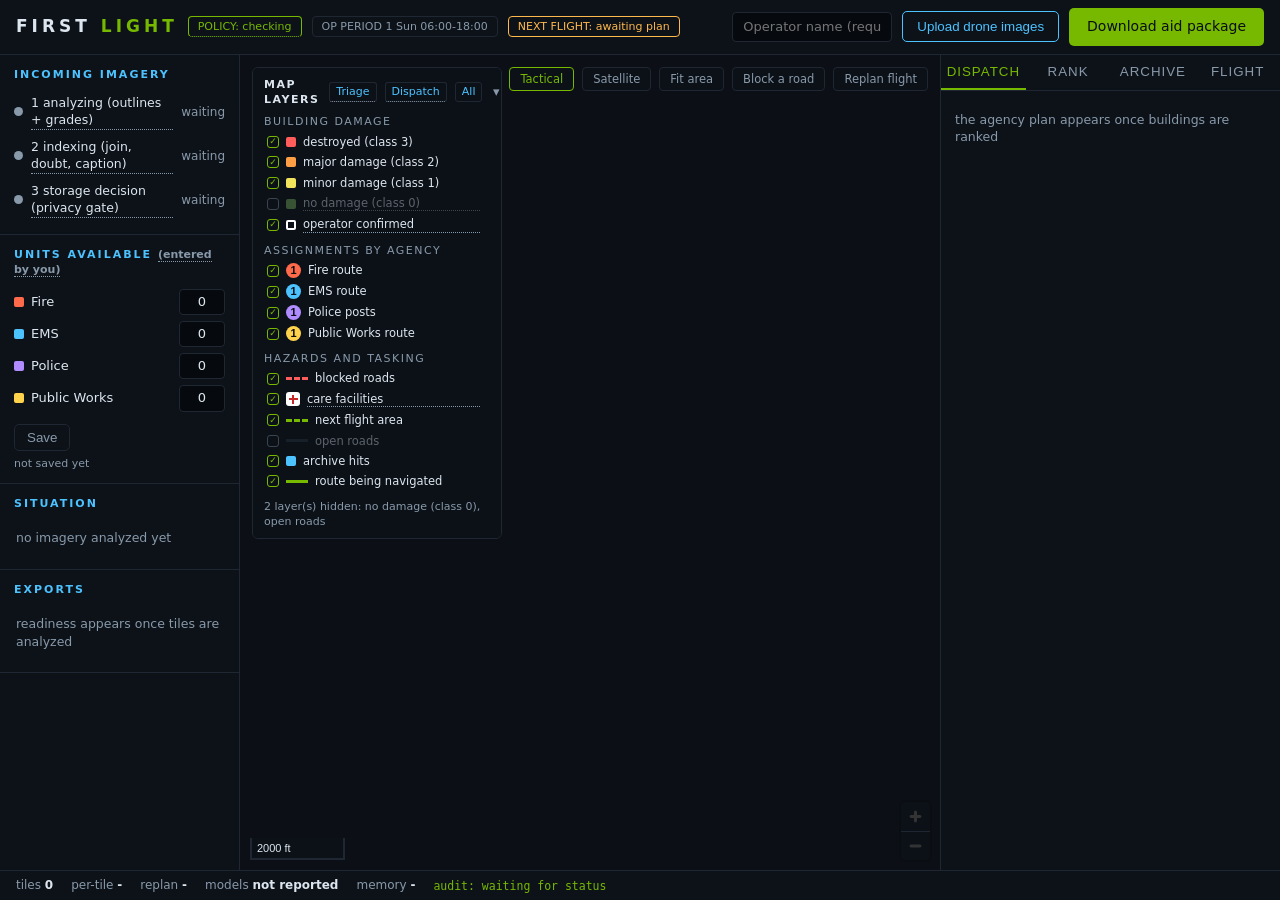
==== service/web/index.html @ 45ef99ba "C1, C2: the map console with legend-as-filter, and the rank panel as an evidence card C1. Offline fo" ====
<!DOCTYPE html>
<html lang="en">
<head>
<meta charset="utf-8">
<meta name="viewport" content="width=device-width, initial-scale=1">
<title>FIRST LIGHT - operator console</title>
<!-- Vendored MapLibre only. No CDN, no external style, no font server. -->
<link rel="stylesheet" href="vendor/maplibre-gl.css">
<link rel="stylesheet" href="css/app.css">
</head>
<body>

<div class="top">
  <h1>FIRST <span class="lit">LIGHT</span></h1>
  <span class="chip ok tip" id="chip-policy"
        title="Every outbound request is judged by the OpenShell sandbox policy: local inference is allowed, five named data sources are allowed read-only, everything else is denied. The network stays plugged in; policy is what holds.">POLICY: checking</span>
  <span class="chip" id="chip-opperiod">OP PERIOD</span>
  <span class="chip warn" id="chip-flight">NEXT FLIGHT: awaiting plan</span>
  <div class="grow"></div>
  <input class="opname" id="opname" autocomplete="off" spellcheck="false"
         placeholder="Operator name (required to edit)"
         title="Every grade change, road closure and plan edit is written to an append-only log under this name. No name, no edit.">
  <input type="file" id="upload-input" multiple accept="image/*,.tif,.tiff" hidden>
  <button class="btn sec" id="btn-upload">Upload drone images</button>
  <a class="btn big" id="btn-aid" href="api/export/aid-package" download>Download aid package</a>
</div>

<div class="main">

  <!-- ------------------------------------------------------------ left rail -->
  <div class="rail">
    <section>
      <h2>Incoming imagery</h2>
      <div id="rail-ingest">
        <div class="stage" id="stage-1">
          <span class="dot"></span>
          <span class="lab tip" title="xView2 outlines every building in the tile and the vision model grades each one from 0 (no damage) to 3 (destroyed).">1 analyzing (outlines + grades)</span>
          <span class="n">waiting</span>
        </div>
        <div class="stage" id="stage-2">
          <span class="dot"></span>
          <span class="lab tip" title="Each building is joined to its address, nearby care facilities and resident vulnerability, then the fast model votes on the grade to produce an uncertainty figure.">2 indexing (join, doubt, caption)</span>
          <span class="n">waiting</span>
        </div>
        <div class="stage" id="stage-3">
          <span class="dot"></span>
          <span class="lab tip" title="The person detector runs before anything can be written to the archive. Person signal, or any detector error, withholds the image from storage. The grades it produced are kept, because a person in frame is rescue signal.">3 storage decision (privacy gate)</span>
          <span class="n">waiting</span>
        </div>
        <div class="withheld-row" id="withheld-row" hidden>
          <b><span id="withheld-count">0</span> withheld</b> from storage
          <span class="lock tip" title="Withheld images were analyzed and their buildings are in the rank. They are never stored, indexed, thumbnailed or searchable, and are reachable only from the authorized review endpoint.">authorized review only</span>
        </div>
      </div>
      <div id="upload-panel"><div id="upload-cards"></div></div>
    </section>

    <section>
      <h2>Units available <span class="sub tip" title="These numbers come from you, not from a dispatch feed. The plan compares its ask against what you enter here, and flags any agency it would over-commit.">(entered by you)</span></h2>
      <div id="rail-avail">
        <div id="avail-list">
          <div class="avail"><span class="aname"><span class="sw" style="background:var(--fire)"></span>Fire</span><input class="uin" data-agency="fire" inputmode="numeric" value="0"></div>
          <div class="avail"><span class="aname"><span class="sw" style="background:var(--ems)"></span>EMS</span><input class="uin" data-agency="ems" inputmode="numeric" value="0"></div>
          <div class="avail"><span class="aname"><span class="sw" style="background:var(--police)"></span>Police</span><input class="uin" data-agency="police" inputmode="numeric" value="0"></div>
          <div class="avail"><span class="aname"><span class="sw" style="background:var(--works)"></span>Public Works</span><input class="uin" data-agency="public_works" inputmode="numeric" value="0"></div>
        </div>
        <div class="availbtns">
          <button class="savebtn" id="btn-avail-save">Save</button>
          <button class="redraft" id="btn-redraft">Re-draft plan</button>
        </div>
        <div class="savednote" id="avail-note">not saved yet</div>
      </div>
    </section>

    <section>
      <h2>Situation</h2>
      <div id="situation-list"><div class="empty">no imagery analyzed yet</div></div>
    </section>

    <section>
      <h2>Exports</h2>
      <div id="exports-list"><div class="empty">readiness appears once tiles are analyzed</div></div>
    </section>
  </div>

  <!-- -------------------------------------------------------------- the map -->
  <div class="maparea">
    <div id="map"></div>

    <div id="map-fallback" class="mapfallback" hidden>
      <b>Map engine not loaded</b>
      <p id="map-fallback-why">The vendored MapLibre build was not found at <code>vendor/maplibre-gl.js</code>.</p>
      <p class="dimtext">The rest of the console keeps working: rank, dispatch, archive, flight and the exports all run without the map.</p>
    </div>

    <div class="maplegend" id="legend">
      <div class="lhead">
        <b>Map layers</b>
        <span class="lpreset tip" data-preset="triage" title="Damage classes, care facilities and road blockages. What you look at first.">Triage</span>
        <span class="lpreset tip" data-preset="dispatch" title="Destroyed buildings, every agency route and post, care facilities, blockages and the next flight box. What a crew needs.">Dispatch</span>
        <span class="lpreset" data-preset="all">All</span>
        <button class="lchev" id="legend-chevron" title="Collapse the layer list and give the map back" aria-label="Collapse layer list">&#9662;</button>
      </div>
      <div id="legend-body"><div class="empty">layer list appears with the map</div></div>
      <div class="lfoot" id="legend-foot"></div>
    </div>

    <div class="mapctl">
      <button class="mini on" id="btn-basemap-tactical">Tactical</button>
      <button class="mini" id="btn-basemap-satellite">Satellite</button>
      <button class="mini" id="btn-fit">Fit area</button>
      <button class="mini" id="btn-block-road">Block a road</button>
      <button class="mini" id="btn-replan">Replan flight</button>
    </div>

    <div class="banner" id="map-banner" hidden></div>
  </div>

  <!-- ------------------------------------------------------------ work queue -->
  <div class="queue">
    <div class="tabs">
      <button class="tab on" data-tab="dispatch">Dispatch</button>
      <button class="tab" data-tab="rank">Rank <span class="tabn" id="tab-rank-count"></span></button>
      <button class="tab" data-tab="archive">Archive <span class="tabn" id="tab-archive-count"></span></button>
      <button class="tab" data-tab="flight">Flight</button>
    </div>
    <div class="qbody">
      <div class="panel on" id="panel-dispatch"><div class="empty">the agency plan appears once buildings are ranked</div></div>
      <div class="panel" id="panel-rank"><div class="empty">no ranked buildings yet</div></div>
      <div class="panel" id="panel-archive"><div class="empty">the searchable archive appears once images are stored</div></div>
      <div class="panel" id="panel-flight"><div class="empty">the next flight proposal appears after the first pass</div></div>
    </div>
  </div>
</div>

<div class="strip" id="hud">
  <span>tiles <b id="strip-tiles">0</b></span>
  <span>per-tile <b id="strip-latency">-</b></span>
  <span>replan <b id="strip-replan">-</b></span>
  <span id="strip-tokens">models <b>not reported</b></span>
  <span>memory <b id="strip-memory">-</b></span>
  <span class="audit" id="strip-audit">audit: waiting for status</span>
</div>

<div id="toasts"></div>

<!-- Vendored map engine. A missing file degrades to #map-fallback, it never throws. -->
<script src="vendor/maplibre-gl.js"></script>

<script type="module">
/*
 * Console shell. Inline on purpose: an inline module runs even from file://,
 * where a fetched module script would be blocked, so the operator always sees
 * the full console instead of a blank page. Every sibling module is imported
 * dynamically inside a try/catch, so one missing panel never takes the rest down.
 */
const MODULE_NAMES = ['map', 'rank', 'upload', 'dispatch', 'archive', 'hud', 'flight'];
const AGENCIES = ['fire', 'ems', 'police', 'public_works'];
const AGENCY_LABEL = { fire: 'Fire', ems: 'EMS', police: 'Police', public_works: 'Public Works' };
const CLASS_LABEL = { 0: 'no damage', 1: 'minor damage', 2: 'major damage', 3: 'destroyed' };

// Endpoints live at /api on the serving origin. Off http (a bare file open) we
// resolve relative instead, which fails fast and lands in the empty states.
const API_ROOT = /^https?:$/.test(location.protocol)
  ? location.origin + '/'
  : new URL('.', location.href).href;

const el = (id) => document.getElementById(id);

function apiUrl(path) {
  return new URL(String(path).replace(/^\/+/, ''), API_ROOT).href;
}

async function request(path, init, timeoutMs) {
  const ac = new AbortController();
  const timer = setTimeout(() => ac.abort(), timeoutMs || 15000);
  try {
    const res = await fetch(apiUrl(path), Object.assign({ signal: ac.signal }, init || {}));
    if (!res.ok) throw new Error('HTTP ' + res.status + ' on ' + path);
    const ctype = res.headers.get('content-type') || '';
    return ctype.indexOf('json') >= 0 ? await res.json() : await res.text();
  } finally {
    clearTimeout(timer);
  }
}

const api = {
  url: apiUrl,
  get: (path, opts) => request(path, { method: 'GET' }, opts && opts.timeoutMs),
  post: (path, body, opts) => request(path, {
    method: 'POST',
    headers: { 'content-type': 'application/json' },
    body: JSON.stringify(body === undefined ? {} : body),
  }, opts && opts.timeoutMs),
  form: (path, formData, opts) => request(path, { method: 'POST', body: formData },
    (opts && opts.timeoutMs) || 180000),
};

// ------------------------------------------------------------------- event bus
const handlers = new Map();
const bus = {
  on(evt, fn) {
    if (!handlers.has(evt)) handlers.set(evt, []);
    handlers.get(evt).push(fn);
    return () => bus.off(evt, fn);
  },
  off(evt, fn) {
    const list = handlers.get(evt);
    if (!list) return;
    const i = list.indexOf(fn);
    if (i >= 0) list.splice(i, 1);
  },
  emit(evt, detail) {
    const list = handlers.get(evt);
    if (!list || !list.length) return 0;
    let ran = 0;
    for (const fn of list.slice()) {
      try { fn(detail); ran += 1; } catch (err) { console.warn('handler for ' + evt + ' failed', err); }
    }
    return ran;
  },
};

// --------------------------------------------------------------------- toasts
function toast(text, kind) {
  const host = el('toasts');
  if (!host) return;
  const node = document.createElement('div');
  node.className = 'toast ' + (kind || 'info');
  node.textContent = String(text);
  host.appendChild(node);
  setTimeout(() => node.classList.add('go'), 4200);
  setTimeout(() => node.remove(), 4800);
}

// ------------------------------------------------------------------- operator
function operator() {
  const input = el('opname');
  return input ? input.value.trim() : '';
}

function requireOperator() {
  const name = operator();
  if (name) return name;
  const input = el('opname');
  if (input) {
    input.classList.add('flash');
    setTimeout(() => input.classList.remove('flash'), 1600);
    input.focus();
  }
  toast('Enter your name in the top bar first. Every edit is logged under it.', 'warn');
  return null;
}

// ------------------------------------------------------------------ formatting
const fmt = {
  classLabel: (n) => CLASS_LABEL[Number(n)] || 'unknown',
  classKey: (n) => 'c' + (Number(n) >= 0 && Number(n) <= 3 ? Number(n) : 'x'),
  agencyLabel: (a) => AGENCY_LABEL[a] || String(a || '').replace(/_/g, ' '),
  agencyColor: (a) => 'var(--' + (a === 'public_works' ? 'works' : a) + ')',
  num(v, dec) {
    const n = Number(v);
    if (!isFinite(n)) return '-';
    return n.toFixed(dec === undefined ? 3 : dec);
  },
  clock(epochSeconds) {
    const n = Number(epochSeconds);
    if (!isFinite(n) || n <= 0) return '-';
    const d = new Date(n * 1000);
    return String(d.getHours()).padStart(2, '0') + ':' + String(d.getMinutes()).padStart(2, '0');
  },
  meters(m) {
    const n = Number(m);
    if (!isFinite(n)) return '-';
    return n >= 1000 ? (n / 1000).toFixed(1) + ' km' : Math.round(n) + ' m';
  },
};

// ----------------------------------------------------------------------- tabs
let activeTab = 'dispatch';
function showTab(name) {
  const panel = el('panel-' + name);
  if (!panel) return;
  activeTab = name;
  for (const p of document.querySelectorAll('.qbody .panel')) p.classList.toggle('on', p === panel);
  for (const t of document.querySelectorAll('.tab')) t.classList.toggle('on', t.dataset.tab === name);
  const mod = modules[name];
  if (mod && typeof mod.refresh === 'function') {
    try { mod.refresh(); } catch (err) { console.warn(name + ' refresh failed', err); }
  }
}

// -------------------------------------------------------------- module registry
const modules = {};

function refreshAll() {
  for (const name of Object.keys(modules)) {
    const mod = modules[name];
    if (mod && typeof mod.refresh === 'function') {
      try { mod.refresh(); } catch (err) { console.warn(name + ' refresh failed', err); }
    }
  }
}

const ctx = {
  api, bus, fmt, el, toast, operator, requireOperator, showTab,
  refresh: refreshAll,
  modules,
  AGENCIES,
  get mapModule() { return modules.map; },
  get tab() { return activeTab; },
};

// -------------------------------------------------------------------- tooltips
// Hover uses the native title. A tap moves the text to data-tip and opens the
// big bubble, so the same markup answers a mouse and a finger.
function openTip(node) {
  if (node.dataset.tip !== undefined) return;
  node.dataset.tip = node.getAttribute('title') || '';
  node.removeAttribute('title');
  node.classList.add('tip-open');
}
function closeTip(node) {
  if (node.dataset.tip === undefined) return;
  node.setAttribute('title', node.dataset.tip);
  delete node.dataset.tip;
  node.classList.remove('tip-open');
}
document.addEventListener('click', (ev) => {
  const target = ev.target && ev.target.closest ? ev.target.closest('.tip') : null;
  for (const open of document.querySelectorAll('.tip-open')) {
    if (open !== target) closeTip(open);
  }
  if (target) {
    if (target.classList.contains('tip-open')) closeTip(target);
    else openTip(target);
  }
});

// ------------------------------------------------------------- static wiring
for (const tab of document.querySelectorAll('.tab')) {
  tab.addEventListener('click', () => showTab(tab.dataset.tab));
}

const aid = el('btn-aid');
if (aid) {
  aid.href = apiUrl('api/export/aid-package');
  aid.addEventListener('click', () => toast('Building the aid package: FEMA PDA, ICS-213, ICS-209 and the decision log.', 'info'));
}

const uploadBtn = el('btn-upload');
const uploadInput = el('upload-input');
if (uploadBtn && uploadInput) {
  uploadBtn.addEventListener('click', () => uploadInput.click());
  uploadInput.addEventListener('change', () => {
    const files = Array.from(uploadInput.files || []);
    if (!files.length) return;
    if (window.FL_UPLOAD_OWNED) return;
    if (bus.emit('upload:files', { files }) === 0) {
      toast('The upload panel is not loaded, so these ' + files.length + ' files were not sent.', 'err');
    }
    uploadInput.value = '';
  });
}

// The banner belongs to the map area, so the shell owns it and any module can post.
bus.on('banner', (detail) => {
  const node = el('map-banner');
  if (!node) return;
  if (!detail || !detail.text) { node.hidden = true; node.textContent = ''; return; }
  node.textContent = '';
  const span = document.createElement('span');
  span.textContent = detail.text;
  node.appendChild(span);
  if (detail.action && detail.action.label) {
    const btn = document.createElement('button');
    btn.className = 'mini amber';
    btn.textContent = detail.action.label;
    btn.addEventListener('click', () => {
      if (typeof detail.action.fn === 'function') detail.action.fn();
    });
    node.appendChild(btn);
  }
  node.hidden = false;
  if (detail.ms) setTimeout(() => { node.hidden = true; }, detail.ms);
});

// ------------------------------------------------------- operational period
// Derived from the box clock, never invented: the 12 hour block containing now.
function paintOpPeriod() {
  const chip = el('chip-opperiod');
  if (!chip) return;
  const now = new Date();
  const day = ['Sun', 'Mon', 'Tue', 'Wed', 'Thu', 'Fri', 'Sat'][now.getDay()];
  const morning = now.getHours() >= 6 && now.getHours() < 18;
  chip.textContent = 'OP PERIOD ' + (morning ? '1' : '2') + ' ' + day + ' '
    + (morning ? '06:00-18:00' : '18:00-06:00');
}
paintOpPeriod();
setInterval(paintOpPeriod, 60000);

// ------------------------------------------------------------- situation panel
const situation = { counts: null, rank: null };
function paintSituation() {
  const host = el('situation-list');
  if (!host) return;
  const rows = [];
  const c = situation.counts;
  const r = situation.rank;
  if (c) {
    const severe = (c.c2 || 0) + (c.c3 || 0);
    rows.push(['Severe structures (class 2 or 3)', String(severe), false]);
    if (c.confirmed) rows.push(['Confirmed by an operator', String(c.confirmed), false]);
    rows.push(['Care facilities on the map', String(c.facilities || 0), false]);
    rows.push(['Roads blocked', String(c.blocked || 0), (c.blocked || 0) > 0]);
  }
  if (r) {
    if (r.facilitiesAtRisk !== undefined) {
      rows.push(['Ranked buildings beside a care facility', String(r.facilitiesAtRisk), r.facilitiesAtRisk > 0]);
    }
    if (r.contested !== undefined && r.count) {
      rows.push(['Contested grades (AI disagreed with itself)', r.contested + ' of ' + r.count, false]);
    }
    if (r.medianStalenessH !== undefined && r.medianStalenessH !== null) {
      rows.push(['Hours since last look (median)', fmt.num(r.medianStalenessH, 1) + ' h', false]);
    }
  }
  if (!rows.length) { host.innerHTML = '<div class="empty">no imagery analyzed yet</div>'; return; }
  host.textContent = '';
  for (const [label, value, alarm] of rows) {
    const kv = document.createElement('div');
    kv.className = 'kv';
    const k = document.createElement('span');
    k.textContent = label;
    const v = document.createElement('b');
    v.textContent = value;
    if (alarm) v.style.color = 'var(--red)';
    kv.append(k, v);
    host.appendChild(kv);
  }
}
bus.on('counts', (counts) => { situation.counts = counts; paintSituation(); });
bus.on('rank:stats', (stats) => { situation.rank = stats; paintSituation(); });

// ------------------------------------------------------------ status polling
// hud.js owns the poll when it loads. If no status arrives shortly after boot,
// the shell takes over, so the chips and the refresh trigger never go dark.
let lastStatusKey = null;
let statusSeen = false;
let shellPoller = null;

bus.on('status', (payload) => {
  statusSeen = true;
  if (shellPoller) { clearInterval(shellPoller); shellPoller = null; }
  if (!payload) return;
  const shell = payload.openshell || {};
  const chip = el('chip-policy');
  if (chip) {
    const denials = Number(shell.denials || 0);
    chip.textContent = 'POLICY: ' + (shell.policy || 'unknown')
      + (denials ? ' - ' + denials + ' denied' : '');
    chip.classList.toggle('ok', !!shell.policy && shell.policy !== 'not-wired');
    chip.classList.toggle('warn', !shell.policy || shell.policy === 'not-wired');
  }
  const key = JSON.stringify([payload.tiles_analyzed, payload.tiles_stored,
    payload.tiles_withheld_from_storage, payload.tally]);
  if (lastStatusKey !== null && key !== lastStatusKey) bus.emit('data:changed', { from: 'status' });
  lastStatusKey = key;
});

async function shellPollStatus() {
  try { bus.emit('status', await api.get('api/status', { timeoutMs: 8000 })); }
  catch (err) { /* offline or not served: the empty states already say so */ }
}
setTimeout(() => {
  if (statusSeen) return;
  shellPollStatus();
  shellPoller = setInterval(() => { if (!statusSeen) shellPollStatus(); }, 5000);
}, 6000);

// ------------------------------------------------------------------ boot order
const failed = [];
for (const name of MODULE_NAMES) {
  try {
    const mod = await import('./js/' + name + '.js');
    modules[name] = mod;
    if (typeof mod.init === 'function') await mod.init(ctx);
  } catch (err) {
    delete modules[name];
    failed.push(name);
    console.warn('console module "' + name + '" not loaded:', err && err.message ? err.message : err);
  }
}

window.FL = ctx;

if (failed.length === MODULE_NAMES.length) {
  const why = el('map-fallback-why');
  const box = el('map-fallback');
  if (why && box) {
    why.textContent = 'No console module could be loaded. Opening this file directly blocks module'
      + ' imports; serve the service directory over http to run the live console.';
    box.hidden = false;
  }
  toast('Static shell only: no console module loaded.', 'err');
} else if (failed.length) {
  toast('Panels not loaded: ' + failed.join(', ') + '. The rest of the console is live.', 'warn');
}
</script>
</body>
</html>
---- service/web/vendor/maplibre-gl.css ----
.maplibregl-map{font:12px/20px Helvetica Neue,Arial,Helvetica,sans-serif;overflow:hidden;position:relative;-webkit-tap-highlight-color:rgb(0 0 0/0)}.maplibregl-canvas{left:0;position:absolute;top:0}.maplibregl-map:fullscreen{height:100%;width:100%}.maplibregl-ctrl-group button.maplibregl-ctrl-compass{touch-action:none}.maplibregl-canvas-container.maplibregl-interactive,.maplibregl-ctrl-group button.maplibregl-ctrl-compass{cursor:grab;-webkit-user-select:none;-moz-user-select:none;user-select:none}.maplibregl-canvas-container.maplibregl-interactive.maplibregl-track-pointer{cursor:pointer}.maplibregl-canvas-container.maplibregl-interactive:active,.maplibregl-ctrl-group button.maplibregl-ctrl-compass:active{cursor:grabbing}.maplibregl-canvas-container.maplibregl-touch-zoom-rotate,.maplibregl-canvas-container.maplibregl-touch-zoom-rotate .maplibregl-canvas{touch-action:pan-x pan-y}.maplibregl-canvas-container.maplibregl-touch-drag-pan,.maplibregl-canvas-container.maplibregl-touch-drag-pan .maplibregl-canvas{touch-action:pinch-zoom}.maplibregl-canvas-container.maplibregl-touch-zoom-rotate.maplibregl-touch-drag-pan,.maplibregl-canvas-container.maplibregl-touch-zoom-rotate.maplibregl-touch-drag-pan .maplibregl-canvas{touch-action:none}.maplibregl-canvas-container.maplibregl-touch-drag-pan.maplibregl-cooperative-gestures,.maplibregl-canvas-container.maplibregl-touch-drag-pan.maplibregl-cooperative-gestures .maplibregl-canvas{touch-action:pan-x pan-y}.maplibregl-ctrl-bottom-left,.maplibregl-ctrl-bottom-right,.maplibregl-ctrl-top-left,.maplibregl-ctrl-top-right{pointer-events:none;position:absolute;z-index:2}.maplibregl-ctrl-top-left{left:0;top:0}.maplibregl-ctrl-top-right{right:0;top:0}.maplibregl-ctrl-bottom-left{bottom:0;left:0}.maplibregl-ctrl-bottom-right{bottom:0;right:0}.maplibregl-ctrl{clear:both;pointer-events:auto;transform:translate(0)}.maplibregl-ctrl-top-left .maplibregl-ctrl{float:left;margin:10px 0 0 10px}.maplibregl-ctrl-top-right .maplibregl-ctrl{float:right;margin:10px 10px 0 0}.maplibregl-ctrl-bottom-left .maplibregl-ctrl{float:left;margin:0 0 10px 10px}.maplibregl-ctrl-bottom-right .maplibregl-ctrl{float:right;margin:0 10px 10px 0}.maplibregl-ctrl-group{background:#fff;border-radius:4px}.maplibregl-ctrl-group:not(:empty){box-shadow:0 0 0 2px rgba(0,0,0,.1)}@media (forced-colors:active){.maplibregl-ctrl-group:not(:empty){box-shadow:0 0 0 2px ButtonText}}.maplibregl-ctrl-group button{background-color:transparent;border:0;box-sizing:border-box;cursor:pointer;display:block;height:29px;outline:none;padding:0;width:29px}.maplibregl-ctrl-group button+button{border-top:1px solid #ddd}.maplibregl-ctrl button .maplibregl-ctrl-icon{background-position:50%;background-repeat:no-repeat;display:block;height:100%;width:100%}@media (forced-colors:active){.maplibregl-ctrl-icon{background-color:transparent}.maplibregl-ctrl-group button+button{border-top:1px solid ButtonText}}.maplibregl-ctrl button::-moz-focus-inner{border:0;padding:0}.maplibregl-ctrl-attrib-button:focus,.maplibregl-ctrl-group button:focus{box-shadow:0 0 2px 2px #0096ff}.maplibregl-ctrl button:disabled{cursor:not-allowed}.maplibregl-ctrl button:disabled .maplibregl-ctrl-icon{opacity:.25}@media (hover:hover){.maplibregl-ctrl button:not(:disabled):hover{background-color:rgba(0,0,0,.05)}}.maplibregl-ctrl button:not(:disabled):active{background-color:rgba(0,0,0,.05)}.maplibregl-ctrl-group button:focus:focus-visible{box-shadow:0 0 2px 2px #0096ff}.maplibregl-ctrl-group button:focus:not(:focus-visible){box-shadow:none}.maplibregl-ctrl-group button:focus:first-child{border-radius:4px 4px 0 0}.maplibregl-ctrl-group button:focus:last-child{border-radius:0 0 4px 4px}.maplibregl-ctrl-group button:focus:only-child{border-radius:inherit}.maplibregl-ctrl button.maplibregl-ctrl-zoom-out .maplibregl-ctrl-icon{background-image:url("data:image/svg+xml;charset=utf-8,%3Csvg xmlns='http://www.w3.org/2000/svg' width='29' height='29' fill='%23333' viewBox='0 0 29 29'%3E%3Cpath d='M10 13c-.75 0-1.5.75-1.5 1.5S9.25 16 10 16h9c.75 0 1.5-.75 1.5-1.5S19.75 13 19 13z'/%3E%3C/svg%3E")}.maplibregl-ctrl button.maplibregl-ctrl-zoom-in .maplibregl-ctrl-icon{background-image:url("data:image/svg+xml;charset=utf-8,%3Csvg xmlns='http://www.w3.org/2000/svg' width='29' height='29' fill='%23333' viewBox='0 0 29 29'%3E%3Cpath d='M14.5 8.5c-.75 0-1.5.75-1.5 1.5v3h-3c-.75 0-1.5.75-1.5 1.5S9.25 16 10 16h3v3c0 .75.75 1.5 1.5 1.5S16 19.75 16 19v-3h3c.75 0 1.5-.75 1.5-1.5S19.75 13 19 13h-3v-3c0-.75-.75-1.5-1.5-1.5'/%3E%3C/svg%3E")}@media (forced-colors:active){.maplibregl-ctrl button.maplibregl-ctrl-zoom-out .maplibregl-ctrl-icon{background-image:url("data:image/svg+xml;charset=utf-8,%3Csvg xmlns='http://www.w3.org/2000/svg' width='29' height='29' fill='%23fff' viewBox='0 0 29 29'%3E%3Cpath d='M10 13c-.75 0-1.5.75-1.5 1.5S9.25 16 10 16h9c.75 0 1.5-.75 1.5-1.5S19.75 13 19 13z'/%3E%3C/svg%3E")}.maplibregl-ctrl button.maplibregl-ctrl-zoom-in .maplibregl-ctrl-icon{background-image:url("data:image/svg+xml;charset=utf-8,%3Csvg xmlns='http://www.w3.org/2000/svg' width='29' height='29' fill='%23fff' viewBox='0 0 29 29'%3E%3Cpath d='M14.5 8.5c-.75 0-1.5.75-1.5 1.5v3h-3c-.75 0-1.5.75-1.5 1.5S9.25 16 10 16h3v3c0 .75.75 1.5 1.5 1.5S16 19.75 16 19v-3h3c.75 0 1.5-.75 1.5-1.5S19.75 13 19 13h-3v-3c0-.75-.75-1.5-1.5-1.5'/%3E%3C/svg%3E")}}@media (forced-colors:active) and (prefers-color-scheme:light){.maplibregl-ctrl button.maplibregl-ctrl-zoom-out .maplibregl-ctrl-icon{background-image:url("data:image/svg+xml;charset=utf-8,%3Csvg xmlns='http://www.w3.org/2000/svg' width='29' height='29' viewBox='0 0 29 29'%3E%3Cpath d='M10 13c-.75 0-1.5.75-1.5 1.5S9.25 16 10 16h9c.75 0 1.5-.75 1.5-1.5S19.75 13 19 13z'/%3E%3C/svg%3E")}.maplibregl-ctrl button.maplibregl-ctrl-zoom-in .maplibregl-ctrl-icon{background-image:url("data:image/svg+xml;charset=utf-8,%3Csvg xmlns='http://www.w3.org/2000/svg' width='29' height='29' viewBox='0 0 29 29'%3E%3Cpath d='M14.5 8.5c-.75 0-1.5.75-1.5 1.5v3h-3c-.75 0-1.5.75-1.5 1.5S9.25 16 10 16h3v3c0 .75.75 1.5 1.5 1.5S16 19.75 16 19v-3h3c.75 0 1.5-.75 1.5-1.5S19.75 13 19 13h-3v-3c0-.75-.75-1.5-1.5-1.5'/%3E%3C/svg%3E")}}.maplibregl-ctrl button.maplibregl-ctrl-fullscreen .maplibregl-ctrl-icon{background-image:url("data:image/svg+xml;charset=utf-8,%3Csvg xmlns='http://www.w3.org/2000/svg' width='29' height='29' fill='%23333' viewBox='0 0 29 29'%3E%3Cpath d='M24 16v5.5c0 1.75-.75 2.5-2.5 2.5H16v-1l3-1.5-4-5.5 1-1 5.5 4 1.5-3zM6 16l1.5 3 5.5-4 1 1-4 5.5 3 1.5v1H7.5C5.75 24 5 23.25 5 21.5V16zm7-11v1l-3 1.5 4 5.5-1 1-5.5-4L6 13H5V7.5C5 5.75 5.75 5 7.5 5zm11 2.5c0-1.75-.75-2.5-2.5-2.5H16v1l3 1.5-4 5.5 1 1 5.5-4 1.5 3h1z'/%3E%3C/svg%3E")}.maplibregl-ctrl button.maplibregl-ctrl-shrink .maplibregl-ctrl-icon{background-image:url("data:image/svg+xml;charset=utf-8,%3Csvg xmlns='http://www.w3.org/2000/svg' width='29' height='29' viewBox='0 0 29 29'%3E%3Cpath d='M18.5 16c-1.75 0-2.5.75-2.5 2.5V24h1l1.5-3 5.5 4 1-1-4-5.5 3-1.5v-1zM13 18.5c0-1.75-.75-2.5-2.5-2.5H5v1l3 1.5L4 24l1 1 5.5-4 1.5 3h1zm3-8c0 1.75.75 2.5 2.5 2.5H24v-1l-3-1.5L25 5l-1-1-5.5 4L17 5h-1zM10.5 13c1.75 0 2.5-.75 2.5-2.5V5h-1l-1.5 3L5 4 4 5l4 5.5L5 12v1z'/%3E%3C/svg%3E")}@media (forced-colors:active){.maplibregl-ctrl button.maplibregl-ctrl-fullscreen .maplibregl-ctrl-icon{background-image:url("data:image/svg+xml;charset=utf-8,%3Csvg xmlns='http://www.w3.org/2000/svg' width='29' height='29' fill='%23fff' viewBox='0 0 29 29'%3E%3Cpath d='M24 16v5.5c0 1.75-.75 2.5-2.5 2.5H16v-1l3-1.5-4-5.5 1-1 5.5 4 1.5-3zM6 16l1.5 3 5.5-4 1 1-4 5.5 3 1.5v1H7.5C5.75 24 5 23.25 5 21.5V16zm7-11v1l-3 1.5 4 5.5-1 1-5.5-4L6 13H5V7.5C5 5.75 5.75 5 7.5 5zm11 2.5c0-1.75-.75-2.5-2.5-2.5H16v1l3 1.5-4 5.5 1 1 5.5-4 1.5 3h1z'/%3E%3C/svg%3E")}.maplibregl-ctrl button.maplibregl-ctrl-shrink .maplibregl-ctrl-icon{background-image:url("data:image/svg+xml;charset=utf-8,%3Csvg xmlns='http://www.w3.org/2000/svg' width='29' height='29' fill='%23fff' viewBox='0 0 29 29'%3E%3Cpath d='M18.5 16c-1.75 0-2.5.75-2.5 2.5V24h1l1.5-3 5.5 4 1-1-4-5.5 3-1.5v-1zM13 18.5c0-1.75-.75-2.5-2.5-2.5H5v1l3 1.5L4 24l1 1 5.5-4 1.5 3h1zm3-8c0 1.75.75 2.5 2.5 2.5H24v-1l-3-1.5L25 5l-1-1-5.5 4L17 5h-1zM10.5 13c1.75 0 2.5-.75 2.5-2.5V5h-1l-1.5 3L5 4 4 5l4 5.5L5 12v1z'/%3E%3C/svg%3E")}}@media (forced-colors:active) and (prefers-color-scheme:light){.maplibregl-ctrl button.maplibregl-ctrl-fullscreen .maplibregl-ctrl-icon{background-image:url("data:image/svg+xml;charset=utf-8,%3Csvg xmlns='http://www.w3.org/2000/svg' width='29' height='29' viewBox='0 0 29 29'%3E%3Cpath d='M24 16v5.5c0 1.75-.75 2.5-2.5 2.5H16v-1l3-1.5-4-5.5 1-1 5.5 4 1.5-3zM6 16l1.5 3 5.5-4 1 1-4 5.5 3 1.5v1H7.5C5.75 24 5 23.25 5 21.5V16zm7-11v1l-3 1.5 4 5.5-1 1-5.5-4L6 13H5V7.5C5 5.75 5.75 5 7.5 5zm11 2.5c0-1.75-.75-2.5-2.5-2.5H16v1l3 1.5-4 5.5 1 1 5.5-4 1.5 3h1z'/%3E%3C/svg%3E")}.maplibregl-ctrl button.maplibregl-ctrl-shrink .maplibregl-ctrl-icon{background-image:url("data:image/svg+xml;charset=utf-8,%3Csvg xmlns='http://www.w3.org/2000/svg' width='29' height='29' viewBox='0 0 29 29'%3E%3Cpath d='M18.5 16c-1.75 0-2.5.75-2.5 2.5V24h1l1.5-3 5.5 4 1-1-4-5.5 3-1.5v-1zM13 18.5c0-1.75-.75-2.5-2.5-2.5H5v1l3 1.5L4 24l1 1 5.5-4 1.5 3h1zm3-8c0 1.75.75 2.5 2.5 2.5H24v-1l-3-1.5L25 5l-1-1-5.5 4L17 5h-1zM10.5 13c1.75 0 2.5-.75 2.5-2.5V5h-1l-1.5 3L5 4 4 5l4 5.5L5 12v1z'/%3E%3C/svg%3E")}}.maplibregl-ctrl button.maplibregl-ctrl-compass .maplibregl-ctrl-icon{background-image:url("data:image/svg+xml;charset=utf-8,%3Csvg xmlns='http://www.w3.org/2000/svg' width='29' height='29' fill='%23333' viewBox='0 0 29 29'%3E%3Cpath d='m10.5 14 4-8 4 8z'/%3E%3Cpath fill='%23ccc' d='m10.5 16 4 8 4-8z'/%3E%3C/svg%3E")}@media (forced-colors:active){.maplibregl-ctrl button.maplibregl-ctrl-compass .maplibregl-ctrl-icon{background-image:url("data:image/svg+xml;charset=utf-8,%3Csvg xmlns='http://www.w3.org/2000/svg' width='29' height='29' fill='%23fff' viewBox='0 0 29 29'%3E%3Cpath d='m10.5 14 4-8 4 8z'/%3E%3Cpath fill='%23ccc' d='m10.5 16 4 8 4-8z'/%3E%3C/svg%3E")}}@media (forced-colors:active) and (prefers-color-scheme:light){.maplibregl-ctrl button.maplibregl-ctrl-compass .maplibregl-ctrl-icon{background-image:url("data:image/svg+xml;charset=utf-8,%3Csvg xmlns='http://www.w3.org/2000/svg' width='29' height='29' viewBox='0 0 29 29'%3E%3Cpath d='m10.5 14 4-8 4 8z'/%3E%3Cpath fill='%23ccc' d='m10.5 16 4 8 4-8z'/%3E%3C/svg%3E")}}.maplibregl-ctrl button.maplibregl-ctrl-globe .maplibregl-ctrl-icon{background-image:url("data:image/svg+xml;charset=utf-8,%3Csvg xmlns='http://www.w3.org/2000/svg' width='22' height='22' fill='none' stroke='%23333' viewBox='0 0 22 22'%3E%3Ccircle cx='11' cy='11' r='8.5'/%3E%3Cpath d='M17.5 11c0 4.819-3.02 8.5-6.5 8.5S4.5 15.819 4.5 11 7.52 2.5 11 2.5s6.5 3.681 6.5 8.5Z'/%3E%3Cpath d='M13.5 11c0 2.447-.331 4.64-.853 6.206-.262.785-.562 1.384-.872 1.777-.314.399-.58.517-.775.517s-.461-.118-.775-.517c-.31-.393-.61-.992-.872-1.777C8.831 15.64 8.5 13.446 8.5 11s.331-4.64.853-6.206c.262-.785.562-1.384.872-1.777.314-.399.58-.517.775-.517s.461.118.775.517c.31.393.61.992.872 1.777.522 1.565.853 3.76.853 6.206Z'/%3E%3Cpath d='M11 7.5c-1.909 0-3.622-.166-4.845-.428-.616-.132-1.08-.283-1.379-.434a1.3 1.3 0 0 1-.224-.138q.07-.058.224-.138c.299-.151.763-.302 1.379-.434C7.378 5.666 9.091 5.5 11 5.5s3.622.166 4.845.428c.616.132 1.08.283 1.379.434.105.053.177.1.224.138q-.07.058-.224.138c-.299.151-.763.302-1.379.434-1.223.262-2.936.428-4.845.428ZM4.486 6.436ZM11 16.5c-1.909 0-3.622-.166-4.845-.428-.616-.132-1.08-.283-1.379-.434a1.3 1.3 0 0 1-.224-.138 1.3 1.3 0 0 1 .224-.138c.299-.151.763-.302 1.379-.434C7.378 14.666 9.091 14.5 11 14.5s3.622.166 4.845.428c.616.132 1.08.283 1.379.434.105.053.177.1.224.138a1.3 1.3 0 0 1-.224.138c-.299.151-.763.302-1.379.434-1.223.262-2.936.428-4.845.428Zm-6.514-1.064ZM11 12.5c-2.46 0-4.672-.222-6.255-.574-.796-.177-1.406-.38-1.805-.59a1.5 1.5 0 0 1-.39-.272.3.3 0 0 1-.047-.064.3.3 0 0 1 .048-.064c.066-.073.189-.167.389-.272.399-.21 1.009-.413 1.805-.59C6.328 9.722 8.54 9.5 11 9.5s4.672.222 6.256.574c.795.177 1.405.38 1.804.59.2.105.323.2.39.272a.3.3 0 0 1 .047.064.3.3 0 0 1-.048.064 1.4 1.4 0 0 1-.389.272c-.399.21-1.009.413-1.804.59-1.584.352-3.796.574-6.256.574Zm-8.501-1.51v.002zm0 .018v.002zm17.002.002v-.002zm0-.018v-.002z'/%3E%3C/svg%3E")}.maplibregl-ctrl button.maplibregl-ctrl-globe-enabled .maplibregl-ctrl-icon{background-image:url("data:image/svg+xml;charset=utf-8,%3Csvg xmlns='http://www.w3.org/2000/svg' width='22' height='22' fill='none' stroke='%2333b5e5' viewBox='0 0 22 22'%3E%3Ccircle cx='11' cy='11' r='8.5'/%3E%3Cpath d='M17.5 11c0 4.819-3.02 8.5-6.5 8.5S4.5 15.819 4.5 11 7.52 2.5 11 2.5s6.5 3.681 6.5 8.5Z'/%3E%3Cpath d='M13.5 11c0 2.447-.331 4.64-.853 6.206-.262.785-.562 1.384-.872 1.777-.314.399-.58.517-.775.517s-.461-.118-.775-.517c-.31-.393-.61-.992-.872-1.777C8.831 15.64 8.5 13.446 8.5 11s.331-4.64.853-6.206c.262-.785.562-1.384.872-1.777.314-.399.58-.517.775-.517s.461.118.775.517c.31.393.61.992.872 1.777.522 1.565.853 3.76.853 6.206Z'/%3E%3Cpath d='M11 7.5c-1.909 0-3.622-.166-4.845-.428-.616-.132-1.08-.283-1.379-.434a1.3 1.3 0 0 1-.224-.138q.07-.058.224-.138c.299-.151.763-.302 1.379-.434C7.378 5.666 9.091 5.5 11 5.5s3.622.166 4.845.428c.616.132 1.08.283 1.379.434.105.053.177.1.224.138q-.07.058-.224.138c-.299.151-.763.302-1.379.434-1.223.262-2.936.428-4.845.428ZM4.486 6.436ZM11 16.5c-1.909 0-3.622-.166-4.845-.428-.616-.132-1.08-.283-1.379-.434a1.3 1.3 0 0 1-.224-.138 1.3 1.3 0 0 1 .224-.138c.299-.151.763-.302 1.379-.434C7.378 14.666 9.091 14.5 11 14.5s3.622.166 4.845.428c.616.132 1.08.283 1.379.434.105.053.177.1.224.138a1.3 1.3 0 0 1-.224.138c-.299.151-.763.302-1.379.434-1.223.262-2.936.428-4.845.428Zm-6.514-1.064ZM11 12.5c-2.46 0-4.672-.222-6.255-.574-.796-.177-1.406-.38-1.805-.59a1.5 1.5 0 0 1-.39-.272.3.3 0 0 1-.047-.064.3.3 0 0 1 .048-.064c.066-.073.189-.167.389-.272.399-.21 1.009-.413 1.805-.59C6.328 9.722 8.54 9.5 11 9.5s4.672.222 6.256.574c.795.177 1.405.38 1.804.59.2.105.323.2.39.272a.3.3 0 0 1 .047.064.3.3 0 0 1-.048.064 1.4 1.4 0 0 1-.389.272c-.399.21-1.009.413-1.804.59-1.584.352-3.796.574-6.256.574Zm-8.501-1.51v.002zm0 .018v.002zm17.002.002v-.002zm0-.018v-.002z'/%3E%3C/svg%3E")}.maplibregl-ctrl button.maplibregl-ctrl-terrain .maplibregl-ctrl-icon{background-image:url("data:image/svg+xml;charset=utf-8,%3Csvg xmlns='http://www.w3.org/2000/svg' width='22' height='22' fill='%23333' viewBox='0 0 22 22'%3E%3Cpath d='m1.754 13.406 4.453-4.851 3.09 3.09 3.281 3.277.969-.969-3.309-3.312 3.844-4.121 6.148 6.886h1.082v-.855l-7.207-8.07-4.84 5.187L6.169 6.57l-5.48 5.965v.871ZM.688 16.844h20.625v1.375H.688Zm0 0'/%3E%3C/svg%3E")}.maplibregl-ctrl button.maplibregl-ctrl-terrain-enabled .maplibregl-ctrl-icon{background-image:url("data:image/svg+xml;charset=utf-8,%3Csvg xmlns='http://www.w3.org/2000/svg' width='22' height='22' fill='%2333b5e5' viewBox='0 0 22 22'%3E%3Cpath d='m1.754 13.406 4.453-4.851 3.09 3.09 3.281 3.277.969-.969-3.309-3.312 3.844-4.121 6.148 6.886h1.082v-.855l-7.207-8.07-4.84 5.187L6.169 6.57l-5.48 5.965v.871ZM.688 16.844h20.625v1.375H.688Zm0 0'/%3E%3C/svg%3E")}.maplibregl-ctrl button.maplibregl-ctrl-geolocate .maplibregl-ctrl-icon{background-image:url("data:image/svg+xml;charset=utf-8,%3Csvg xmlns='http://www.w3.org/2000/svg' width='29' height='29' fill='%23333' viewBox='0 0 20 20'%3E%3Cpath d='M10 4C9 4 9 5 9 5v.1A5 5 0 0 0 5.1 9H5s-1 0-1 1 1 1 1 1h.1A5 5 0 0 0 9 14.9v.1s0 1 1 1 1-1 1-1v-.1a5 5 0 0 0 3.9-3.9h.1s1 0 1-1-1-1-1-1h-.1A5 5 0 0 0 11 5.1V5s0-1-1-1m0 2.5a3.5 3.5 0 1 1 0 7 3.5 3.5 0 1 1 0-7'/%3E%3Ccircle cx='10' cy='10' r='2'/%3E%3C/svg%3E")}.maplibregl-ctrl button.maplibregl-ctrl-geolocate:disabled .maplibregl-ctrl-icon{background-image:url("data:image/svg+xml;charset=utf-8,%3Csvg xmlns='http://www.w3.org/2000/svg' width='29' height='29' fill='%23aaa' viewBox='0 0 20 20'%3E%3Cpath d='M10 4C9 4 9 5 9 5v.1A5 5 0 0 0 5.1 9H5s-1 0-1 1 1 1 1 1h.1A5 5 0 0 0 9 14.9v.1s0 1 1 1 1-1 1-1v-.1a5 5 0 0 0 3.9-3.9h.1s1 0 1-1-1-1-1-1h-.1A5 5 0 0 0 11 5.1V5s0-1-1-1m0 2.5a3.5 3.5 0 1 1 0 7 3.5 3.5 0 1 1 0-7'/%3E%3Ccircle cx='10' cy='10' r='2'/%3E%3Cpath fill='red' d='m14 5 1 1-9 9-1-1z'/%3E%3C/svg%3E")}.maplibregl-ctrl button.maplibregl-ctrl-geolocate.maplibregl-ctrl-geolocate-active .maplibregl-ctrl-icon{background-image:url("data:image/svg+xml;charset=utf-8,%3Csvg xmlns='http://www.w3.org/2000/svg' width='29' height='29' fill='%2333b5e5' viewBox='0 0 20 20'%3E%3Cpath d='M10 4C9 4 9 5 9 5v.1A5 5 0 0 0 5.1 9H5s-1 0-1 1 1 1 1 1h.1A5 5 0 0 0 9 14.9v.1s0 1 1 1 1-1 1-1v-.1a5 5 0 0 0 3.9-3.9h.1s1 0 1-1-1-1-1-1h-.1A5 5 0 0 0 11 5.1V5s0-1-1-1m0 2.5a3.5 3.5 0 1 1 0 7 3.5 3.5 0 1 1 0-7'/%3E%3Ccircle cx='10' cy='10' r='2'/%3E%3C/svg%3E")}.maplibregl-ctrl button.maplibregl-ctrl-geolocate.maplibregl-ctrl-geolocate-active-error .maplibregl-ctrl-icon{background-image:url("data:image/svg+xml;charset=utf-8,%3Csvg xmlns='http://www.w3.org/2000/svg' width='29' height='29' fill='%23e58978' viewBox='0 0 20 20'%3E%3Cpath d='M10 4C9 4 9 5 9 5v.1A5 5 0 0 0 5.1 9H5s-1 0-1 1 1 1 1 1h.1A5 5 0 0 0 9 14.9v.1s0 1 1 1 1-1 1-1v-.1a5 5 0 0 0 3.9-3.9h.1s1 0 1-1-1-1-1-1h-.1A5 5 0 0 0 11 5.1V5s0-1-1-1m0 2.5a3.5 3.5 0 1 1 0 7 3.5 3.5 0 1 1 0-7'/%3E%3Ccircle cx='10' cy='10' r='2'/%3E%3C/svg%3E")}.maplibregl-ctrl button.maplibregl-ctrl-geolocate.maplibregl-ctrl-geolocate-background .maplibregl-ctrl-icon{background-image:url("data:image/svg+xml;charset=utf-8,%3Csvg xmlns='http://www.w3.org/2000/svg' width='29' height='29' fill='%2333b5e5' viewBox='0 0 20 20'%3E%3Cpath d='M10 4C9 4 9 5 9 5v.1A5 5 0 0 0 5.1 9H5s-1 0-1 1 1 1 1 1h.1A5 5 0 0 0 9 14.9v.1s0 1 1 1 1-1 1-1v-.1a5 5 0 0 0 3.9-3.9h.1s1 0 1-1-1-1-1-1h-.1A5 5 0 0 0 11 5.1V5s0-1-1-1m0 2.5a3.5 3.5 0 1 1 0 7 3.5 3.5 0 1 1 0-7'/%3E%3C/svg%3E")}.maplibregl-ctrl button.maplibregl-ctrl-geolocate.maplibregl-ctrl-geolocate-background-error .maplibregl-ctrl-icon{background-image:url("data:image/svg+xml;charset=utf-8,%3Csvg xmlns='http://www.w3.org/2000/svg' width='29' height='29' fill='%23e54e33' viewBox='0 0 20 20'%3E%3Cpath d='M10 4C9 4 9 5 9 5v.1A5 5 0 0 0 5.1 9H5s-1 0-1 1 1 1 1 1h.1A5 5 0 0 0 9 14.9v.1s0 1 1 1 1-1 1-1v-.1a5 5 0 0 0 3.9-3.9h.1s1 0 1-1-1-1-1-1h-.1A5 5 0 0 0 11 5.1V5s0-1-1-1m0 2.5a3.5 3.5 0 1 1 0 7 3.5 3.5 0 1 1 0-7'/%3E%3C/svg%3E")}.maplibregl-ctrl button.maplibregl-ctrl-geolocate.maplibregl-ctrl-geolocate-waiting .maplibregl-ctrl-icon{animation:maplibregl-spin 2s linear infinite}@media (forced-colors:active){.maplibregl-ctrl button.maplibregl-ctrl-geolocate .maplibregl-ctrl-icon{background-image:url("data:image/svg+xml;charset=utf-8,%3Csvg xmlns='http://www.w3.org/2000/svg' width='29' height='29' fill='%23fff' viewBox='0 0 20 20'%3E%3Cpath d='M10 4C9 4 9 5 9 5v.1A5 5 0 0 0 5.1 9H5s-1 0-1 1 1 1 1 1h.1A5 5 0 0 0 9 14.9v.1s0 1 1 1 1-1 1-1v-.1a5 5 0 0 0 3.9-3.9h.1s1 0 1-1-1-1-1-1h-.1A5 5 0 0 0 11 5.1V5s0-1-1-1m0 2.5a3.5 3.5 0 1 1 0 7 3.5 3.5 0 1 1 0-7'/%3E%3Ccircle cx='10' cy='10' r='2'/%3E%3C/svg%3E")}.maplibregl-ctrl button.maplibregl-ctrl-geolocate:disabled .maplibregl-ctrl-icon{background-image:url("data:image/svg+xml;charset=utf-8,%3Csvg xmlns='http://www.w3.org/2000/svg' width='29' height='29' fill='%23999' viewBox='0 0 20 20'%3E%3Cpath d='M10 4C9 4 9 5 9 5v.1A5 5 0 0 0 5.1 9H5s-1 0-1 1 1 1 1 1h.1A5 5 0 0 0 9 14.9v.1s0 1 1 1 1-1 1-1v-.1a5 5 0 0 0 3.9-3.9h.1s1 0 1-1-1-1-1-1h-.1A5 5 0 0 0 11 5.1V5s0-1-1-1m0 2.5a3.5 3.5 0 1 1 0 7 3.5 3.5 0 1 1 0-7'/%3E%3Ccircle cx='10' cy='10' r='2'/%3E%3Cpath fill='red' d='m14 5 1 1-9 9-1-1z'/%3E%3C/svg%3E")}.maplibregl-ctrl button.maplibregl-ctrl-geolocate.maplibregl-ctrl-geolocate-active .maplibregl-ctrl-icon{background-image:url("data:image/svg+xml;charset=utf-8,%3Csvg xmlns='http://www.w3.org/2000/svg' width='29' height='29' fill='%2333b5e5' viewBox='0 0 20 20'%3E%3Cpath d='M10 4C9 4 9 5 9 5v.1A5 5 0 0 0 5.1 9H5s-1 0-1 1 1 1 1 1h.1A5 5 0 0 0 9 14.9v.1s0 1 1 1 1-1 1-1v-.1a5 5 0 0 0 3.9-3.9h.1s1 0 1-1-1-1-1-1h-.1A5 5 0 0 0 11 5.1V5s0-1-1-1m0 2.5a3.5 3.5 0 1 1 0 7 3.5 3.5 0 1 1 0-7'/%3E%3Ccircle cx='10' cy='10' r='2'/%3E%3C/svg%3E")}.maplibregl-ctrl button.maplibregl-ctrl-geolocate.maplibregl-ctrl-geolocate-active-error .maplibregl-ctrl-icon{background-image:url("data:image/svg+xml;charset=utf-8,%3Csvg xmlns='http://www.w3.org/2000/svg' width='29' height='29' fill='%23e58978' viewBox='0 0 20 20'%3E%3Cpath d='M10 4C9 4 9 5 9 5v.1A5 5 0 0 0 5.1 9H5s-1 0-1 1 1 1 1 1h.1A5 5 0 0 0 9 14.9v.1s0 1 1 1 1-1 1-1v-.1a5 5 0 0 0 3.9-3.9h.1s1 0 1-1-1-1-1-1h-.1A5 5 0 0 0 11 5.1V5s0-1-1-1m0 2.5a3.5 3.5 0 1 1 0 7 3.5 3.5 0 1 1 0-7'/%3E%3Ccircle cx='10' cy='10' r='2'/%3E%3C/svg%3E")}.maplibregl-ctrl button.maplibregl-ctrl-geolocate.maplibregl-ctrl-geolocate-background .maplibregl-ctrl-icon{background-image:url("data:image/svg+xml;charset=utf-8,%3Csvg xmlns='http://www.w3.org/2000/svg' width='29' height='29' fill='%2333b5e5' viewBox='0 0 20 20'%3E%3Cpath d='M10 4C9 4 9 5 9 5v.1A5 5 0 0 0 5.1 9H5s-1 0-1 1 1 1 1 1h.1A5 5 0 0 0 9 14.9v.1s0 1 1 1 1-1 1-1v-.1a5 5 0 0 0 3.9-3.9h.1s1 0 1-1-1-1-1-1h-.1A5 5 0 0 0 11 5.1V5s0-1-1-1m0 2.5a3.5 3.5 0 1 1 0 7 3.5 3.5 0 1 1 0-7'/%3E%3C/svg%3E")}.maplibregl-ctrl button.maplibregl-ctrl-geolocate.maplibregl-ctrl-geolocate-background-error .maplibregl-ctrl-icon{background-image:url("data:image/svg+xml;charset=utf-8,%3Csvg xmlns='http://www.w3.org/2000/svg' width='29' height='29' fill='%23e54e33' viewBox='0 0 20 20'%3E%3Cpath d='M10 4C9 4 9 5 9 5v.1A5 5 0 0 0 5.1 9H5s-1 0-1 1 1 1 1 1h.1A5 5 0 0 0 9 14.9v.1s0 1 1 1 1-1 1-1v-.1a5 5 0 0 0 3.9-3.9h.1s1 0 1-1-1-1-1-1h-.1A5 5 0 0 0 11 5.1V5s0-1-1-1m0 2.5a3.5 3.5 0 1 1 0 7 3.5 3.5 0 1 1 0-7'/%3E%3C/svg%3E")}}@media (forced-colors:active) and (prefers-color-scheme:light){.maplibregl-ctrl button.maplibregl-ctrl-geolocate .maplibregl-ctrl-icon{background-image:url("data:image/svg+xml;charset=utf-8,%3Csvg xmlns='http://www.w3.org/2000/svg' width='29' height='29' viewBox='0 0 20 20'%3E%3Cpath d='M10 4C9 4 9 5 9 5v.1A5 5 0 0 0 5.1 9H5s-1 0-1 1 1 1 1 1h.1A5 5 0 0 0 9 14.9v.1s0 1 1 1 1-1 1-1v-.1a5 5 0 0 0 3.9-3.9h.1s1 0 1-1-1-1-1-1h-.1A5 5 0 0 0 11 5.1V5s0-1-1-1m0 2.5a3.5 3.5 0 1 1 0 7 3.5 3.5 0 1 1 0-7'/%3E%3Ccircle cx='10' cy='10' r='2'/%3E%3C/svg%3E")}.maplibregl-ctrl button.maplibregl-ctrl-geolocate:disabled .maplibregl-ctrl-icon{background-image:url("data:image/svg+xml;charset=utf-8,%3Csvg xmlns='http://www.w3.org/2000/svg' width='29' height='29' fill='%23666' viewBox='0 0 20 20'%3E%3Cpath d='M10 4C9 4 9 5 9 5v.1A5 5 0 0 0 5.1 9H5s-1 0-1 1 1 1 1 1h.1A5 5 0 0 0 9 14.9v.1s0 1 1 1 1-1 1-1v-.1a5 5 0 0 0 3.9-3.9h.1s1 0 1-1-1-1-1-1h-.1A5 5 0 0 0 11 5.1V5s0-1-1-1m0 2.5a3.5 3.5 0 1 1 0 7 3.5 3.5 0 1 1 0-7'/%3E%3Ccircle cx='10' cy='10' r='2'/%3E%3Cpath fill='red' d='m14 5 1 1-9 9-1-1z'/%3E%3C/svg%3E")}}@keyframes maplibregl-spin{0%{transform:rotate(0deg)}to{transform:rotate(1turn)}}a.maplibregl-ctrl-logo{background-image:url("data:image/svg+xml;charset=utf-8,%3Csvg xmlns='http://www.w3.org/2000/svg' width='88' height='23' fill='none'%3E%3Cpath fill='%23000' fill-opacity='.4' fill-rule='evenodd' d='M17.408 16.796h-1.827l2.501-12.095h.198l3.324 6.533.988 2.19.988-2.19 3.258-6.533h.181l2.6 12.095h-1.81l-1.218-5.644-.362-1.71-.658 1.71-2.929 5.644h-.098l-2.914-5.644-.757-1.71-.345 1.71zm1.958-3.42-.726 3.663a1.255 1.255 0 0 1-1.232 1.011h-1.827a1.255 1.255 0 0 1-1.229-1.509l2.501-12.095a1.255 1.255 0 0 1 1.23-1.001h.197a1.25 1.25 0 0 1 1.12.685l3.19 6.273 3.125-6.263a1.25 1.25 0 0 1 1.123-.695h.181a1.255 1.255 0 0 1 1.227.991l1.443 6.71a5 5 0 0 1 .314-.787l.009-.016a4.6 4.6 0 0 1 1.777-1.887c.782-.46 1.668-.667 2.611-.667a4.6 4.6 0 0 1 1.7.32l.306.134c.21-.16.474-.256.759-.256h1.694a1.255 1.255 0 0 1 1.212.925 1.255 1.255 0 0 1 1.212-.925h1.711c.284 0 .545.094.755.252.613-.3 1.312-.45 2.075-.45 1.356 0 2.557.445 3.482 1.4q.47.48.763 1.064V4.701a1.255 1.255 0 0 1 1.255-1.255h1.86A1.255 1.255 0 0 1 54.44 4.7v9.194h2.217c.19 0 .37.043.532.118v-4.77c0-.356.147-.678.385-.906a2.42 2.42 0 0 1-.682-1.71c0-.665.267-1.253.735-1.7a2.45 2.45 0 0 1 1.722-.674 2.43 2.43 0 0 1 1.705.675q.318.302.504.683V4.7a1.255 1.255 0 0 1 1.255-1.255h1.744A1.255 1.255 0 0 1 65.812 4.7v3.335a4.8 4.8 0 0 1 1.526-.246c.938 0 1.817.214 2.59.69a4.47 4.47 0 0 1 1.67 1.743v-.98a1.255 1.255 0 0 1 1.256-1.256h1.777c.233 0 .451.064.639.174a3.4 3.4 0 0 1 1.567-.372c.346 0 .861.02 1.285.232a1.25 1.25 0 0 1 .689 1.004 4.7 4.7 0 0 1 .853-.588c.795-.44 1.675-.647 2.61-.647 1.385 0 2.65.39 3.525 1.396.836.938 1.168 2.173 1.168 3.528q-.001.515-.056 1.051a1.255 1.255 0 0 1-.947 1.09l.408.952a1.255 1.255 0 0 1-.477 1.552c-.418.268-.92.463-1.458.612-.613.171-1.304.244-2.049.244-1.06 0-2.043-.207-2.886-.698l-.015-.008c-.798-.48-1.419-1.135-1.818-1.963l-.004-.008a5.8 5.8 0 0 1-.548-2.512q0-.429.053-.843a1.3 1.3 0 0 1-.333-.086l-.166-.004c-.223 0-.426.062-.643.228-.03.024-.142.139-.142.59v3.883a1.255 1.255 0 0 1-1.256 1.256h-1.777a1.255 1.255 0 0 1-1.256-1.256V15.69l-.032.057a4.8 4.8 0 0 1-1.86 1.833 5.04 5.04 0 0 1-2.484.634 4.5 4.5 0 0 1-1.935-.424 1.25 1.25 0 0 1-.764.258h-1.71a1.255 1.255 0 0 1-1.256-1.255V7.687a2.4 2.4 0 0 1-.428.625c.253.23.412.561.412.93v7.553a1.255 1.255 0 0 1-1.256 1.255h-1.843a1.25 1.25 0 0 1-.894-.373c-.228.23-.544.373-.894.373H51.32a1.255 1.255 0 0 1-1.256-1.255v-1.251l-.061.117a4.7 4.7 0 0 1-1.782 1.884 4.77 4.77 0 0 1-2.485.67 5.6 5.6 0 0 1-1.485-.188l.009 2.764a1.255 1.255 0 0 1-1.255 1.259h-1.729a1.255 1.255 0 0 1-1.255-1.255v-3.537a1.255 1.255 0 0 1-1.167.793h-1.679a1.25 1.25 0 0 1-.77-.263 4.5 4.5 0 0 1-1.945.429c-.885 0-1.724-.21-2.495-.632l-.017-.01a5 5 0 0 1-1.081-.836 1.255 1.255 0 0 1-1.254 1.312h-1.81a1.255 1.255 0 0 1-1.228-.99l-.782-3.625-2.044 3.939a1.25 1.25 0 0 1-1.115.676h-.098a1.25 1.25 0 0 1-1.116-.68l-2.061-3.994zM35.92 16.63l.207-.114.223-.15q.493-.356.735-.785l.061-.118.033 1.332h1.678V9.242h-1.694l-.033 1.267q-.133-.329-.526-.658l-.032-.028a3.2 3.2 0 0 0-.668-.428l-.27-.12a3.3 3.3 0 0 0-1.235-.23q-1.136-.001-1.974.493a3.36 3.36 0 0 0-1.3 1.382q-.445.89-.444 2.074 0 1.2.51 2.107a3.8 3.8 0 0 0 1.382 1.381 3.9 3.9 0 0 0 1.893.477q.795 0 1.455-.33zm-2.789-5.38q-.576.675-.575 1.762 0 1.102.559 1.794.576.675 1.645.675a2.25 2.25 0 0 0 .934-.19 2.2 2.2 0 0 0 .468-.29l.178-.161a2.2 2.2 0 0 0 .397-.561q.244-.5.244-1.15v-.115q0-.708-.296-1.267l-.043-.077a2.2 2.2 0 0 0-.633-.709l-.13-.086-.047-.028a2.1 2.1 0 0 0-1.073-.285q-1.052 0-1.629.692zm2.316 2.706c.163-.17.28-.407.28-.83v-.114c0-.292-.06-.508-.15-.68a.96.96 0 0 0-.353-.389.85.85 0 0 0-.464-.127c-.4 0-.56.114-.664.239l-.01.012c-.148.174-.275.45-.275.945 0 .506.122.801.27.99.097.11.266.224.68.224.303 0 .504-.09.687-.269zm7.545 1.705a2.6 2.6 0 0 0 .331.423q.319.33.755.548l.173.074q.65.255 1.49.255 1.02 0 1.844-.493a3.45 3.45 0 0 0 1.316-1.4q.493-.904.493-2.089 0-1.909-.988-2.913-.988-1.02-2.584-1.02-.898 0-1.575.347a3 3 0 0 0-.415.262l-.199.166a3.4 3.4 0 0 0-.64.82V9.242h-1.712v11.553h1.729l-.017-5.134zm.53-1.138q.206.29.48.5l.155.11.053.034q.51.296 1.119.297 1.07 0 1.645-.675.577-.69.576-1.762 0-1.119-.576-1.777-.558-.675-1.645-.675-.435 0-.835.16a2 2 0 0 0-.284.136 2 2 0 0 0-.363.254 2.2 2.2 0 0 0-.46.569l-.082.162a2.6 2.6 0 0 0-.213 1.072v.115q0 .707.296 1.267l.135.211zm.964-.818a1.1 1.1 0 0 0 .367.385.94.94 0 0 0 .476.118c.423 0 .59-.117.687-.23.159-.194.28-.478.28-.95 0-.53-.133-.8-.266-.952l-.021-.025c-.078-.094-.231-.221-.68-.221a1 1 0 0 0-.503.135l-.012.007a.86.86 0 0 0-.335.343c-.073.133-.132.324-.132.614v.115a1.4 1.4 0 0 0 .14.66zm15.7-6.222q.347-.346.346-.856a1.05 1.05 0 0 0-.345-.79 1.18 1.18 0 0 0-.84-.329q-.51 0-.855.33a1.05 1.05 0 0 0-.346.79q0 .51.346.855.345.346.856.346.51 0 .839-.346zm4.337 9.314.033-1.332q.191.403.59.747l.098.081a4 4 0 0 0 .316.224l.223.122a3.2 3.2 0 0 0 1.44.322 3.8 3.8 0 0 0 1.875-.477 3.5 3.5 0 0 0 1.382-1.366q.527-.89.526-2.09 0-1.184-.444-2.073a3.24 3.24 0 0 0-1.283-1.399q-.823-.51-1.942-.51a3.5 3.5 0 0 0-1.527.344l-.086.043-.165.09a3 3 0 0 0-.33.214q-.432.315-.656.707a2 2 0 0 0-.099.198l.082-1.283V4.701h-1.744v12.095zm.473-2.509a2.5 2.5 0 0 0 .566.7q.117.098.245.18l.144.08a2.1 2.1 0 0 0 .975.232q1.07 0 1.645-.675.576-.69.576-1.778 0-1.102-.576-1.777-.56-.691-1.645-.692a2.2 2.2 0 0 0-1.015.235q-.22.113-.415.282l-.15.142a2.1 2.1 0 0 0-.42.594q-.223.479-.223 1.1v.115q0 .705.293 1.26zm2.616-.293c.157-.191.28-.479.28-.967 0-.51-.13-.79-.276-.961l-.021-.026c-.082-.1-.232-.225-.67-.225a.87.87 0 0 0-.681.279l-.012.011c-.154.155-.274.38-.274.807v.115c0 .285.057.499.144.669a1.1 1.1 0 0 0 .367.405c.137.082.28.123.455.123.423 0 .59-.118.686-.23zm8.266-3.013q.345-.13.724-.14l.069-.002q.493 0 .642.099l.247-1.794q-.196-.099-.717-.099a2.3 2.3 0 0 0-.545.063 2 2 0 0 0-.411.148 2.2 2.2 0 0 0-.4.249 2.5 2.5 0 0 0-.485.499 2.7 2.7 0 0 0-.32.581l-.05.137v-1.48h-1.778v7.553h1.777v-3.884q0-.546.159-.943a1.5 1.5 0 0 1 .466-.636 2.5 2.5 0 0 1 .399-.253 2 2 0 0 1 .224-.099zm9.784 2.656.05-.922q0-1.743-.856-2.698-.838-.97-2.584-.97-1.119-.001-2.007.493a3.46 3.46 0 0 0-1.4 1.382q-.493.906-.493 2.106 0 1.07.428 1.975.428.89 1.332 1.432.906.526 2.255.526.973 0 1.668-.185l.044-.012.135-.04q.613-.184.984-.421l-.542-1.267q-.3.162-.642.274l-.297.087q-.51.131-1.3.131-.954 0-1.497-.444a1.6 1.6 0 0 1-.192-.193q-.366-.44-.512-1.234l-.004-.021zm-5.427-1.256-.003.022h3.752v-.138q-.011-.727-.288-1.118a1 1 0 0 0-.156-.176q-.46-.428-1.316-.428-.986 0-1.494.604-.379.45-.494 1.234zm-27.053 2.77V4.7h-1.86v12.095h5.333V15.15zm7.103-5.908v7.553h-1.843V9.242h1.843z'/%3E%3Cpath fill='%23fff' d='m19.63 11.151-.757-1.71-.345 1.71-1.12 5.644h-1.827L18.083 4.7h.197l3.325 6.533.988 2.19.988-2.19L26.839 4.7h.181l2.6 12.095h-1.81l-1.218-5.644-.362-1.71-.658 1.71-2.93 5.644h-.098l-2.913-5.644zm14.836 5.81q-1.02 0-1.893-.478a3.8 3.8 0 0 1-1.381-1.382q-.51-.906-.51-2.106 0-1.185.444-2.074a3.36 3.36 0 0 1 1.3-1.382q.839-.494 1.974-.494a3.3 3.3 0 0 1 1.234.231 3.3 3.3 0 0 1 .97.575q.396.33.527.659l.033-1.267h1.694v7.553H37.18l-.033-1.332q-.279.593-1.02 1.053a3.17 3.17 0 0 1-1.662.444zm.296-1.482q.938 0 1.58-.642.642-.66.642-1.711v-.115q0-.708-.296-1.267a2.2 2.2 0 0 0-.807-.872 2.1 2.1 0 0 0-1.119-.313q-1.053 0-1.629.692-.575.675-.575 1.76 0 1.103.559 1.795.577.675 1.645.675zm6.521-6.237h1.711v1.4q.906-1.597 2.83-1.597 1.596 0 2.584 1.02.988 1.005.988 2.914 0 1.185-.493 2.09a3.46 3.46 0 0 1-1.316 1.399 3.5 3.5 0 0 1-1.844.493q-.954 0-1.662-.329a2.67 2.67 0 0 1-1.086-.97l.017 5.134h-1.728zm4.048 6.22q1.07 0 1.645-.674.577-.69.576-1.762 0-1.119-.576-1.777-.558-.675-1.645-.675-.592 0-1.12.296-.51.28-.822.823-.296.527-.296 1.234v.115q0 .708.296 1.267.313.543.823.855.51.296 1.119.297z'/%3E%3Cpath fill='%23e1e3e9' d='M51.325 4.7h1.86v10.45h3.473v1.646h-5.333zm7.12 4.542h1.843v7.553h-1.843zm.905-1.415a1.16 1.16 0 0 1-.856-.346 1.17 1.17 0 0 1-.346-.856 1.05 1.05 0 0 1 .346-.79q.346-.329.856-.329.494 0 .839.33a1.05 1.05 0 0 1 .345.79 1.16 1.16 0 0 1-.345.855q-.33.346-.84.346zm7.875 9.133a3.17 3.17 0 0 1-1.662-.444q-.723-.46-1.004-1.053l-.033 1.332h-1.71V4.701h1.743v4.657l-.082 1.283q.279-.658 1.086-1.119a3.5 3.5 0 0 1 1.778-.477q1.119 0 1.942.51a3.24 3.24 0 0 1 1.283 1.4q.445.888.444 2.072 0 1.201-.526 2.09a3.5 3.5 0 0 1-1.382 1.366 3.8 3.8 0 0 1-1.876.477zm-.296-1.481q1.069 0 1.645-.675.577-.69.577-1.778 0-1.102-.577-1.776-.56-.691-1.645-.692a2.12 2.12 0 0 0-1.58.659q-.642.641-.642 1.694v.115q0 .71.296 1.267a2.4 2.4 0 0 0 .807.872 2.1 2.1 0 0 0 1.119.313zm5.927-6.237h1.777v1.481q.263-.757.856-1.217a2.14 2.14 0 0 1 1.349-.46q.527 0 .724.098l-.247 1.794q-.149-.099-.642-.099-.774 0-1.416.494-.626.493-.626 1.58v3.883h-1.777V9.242zm9.534 7.718q-1.35 0-2.255-.526-.904-.543-1.332-1.432a4.6 4.6 0 0 1-.428-1.975q0-1.2.493-2.106a3.46 3.46 0 0 1 1.4-1.382q.889-.495 2.007-.494 1.744 0 2.584.97.855.956.856 2.7 0 .444-.05.92h-5.43q.18 1.005.708 1.45.542.443 1.497.443.79 0 1.3-.131a4 4 0 0 0 .938-.362l.542 1.267q-.411.263-1.119.46-.708.198-1.711.197zm1.596-4.558q.016-1.02-.444-1.432-.46-.428-1.316-.428-1.728 0-1.991 1.86z'/%3E%3Cpath d='M5.074 15.948a.484.657 0 0 0-.486.659v1.84a.484.657 0 0 0 .486.659h4.101a.484.657 0 0 0 .486-.659v-1.84a.484.657 0 0 0-.486-.659zm3.56 1.16H5.617v.838h3.017z' style='fill:%23fff;fill-rule:evenodd;stroke-width:1.03600001'/%3E%3Cg style='stroke-width:1.12603545'%3E%3Cpath d='M-9.408-1.416c-3.833-.025-7.056 2.912-7.08 6.615-.02 3.08 1.653 4.832 3.107 6.268.903.892 1.721 1.74 2.32 2.902l-.525-.004c-.543-.003-.992.304-1.24.639a1.87 1.87 0 0 0-.362 1.121l-.011 1.877c-.003.402.104.787.347 1.125.244.338.688.653 1.23.656l4.142.028c.542.003.99-.306 1.238-.641a1.87 1.87 0 0 0 .363-1.121l.012-1.875a1.87 1.87 0 0 0-.348-1.127c-.243-.338-.688-.653-1.23-.656l-.518-.004c.597-1.145 1.425-1.983 2.348-2.87 1.473-1.414 3.18-3.149 3.2-6.226-.016-3.59-2.923-6.684-6.993-6.707m-.006 1.1v.002c3.274.02 5.92 2.532 5.9 5.6-.017 2.706-1.39 4.026-2.863 5.44-1.034.994-2.118 2.033-2.814 3.633-.018.041-.052.055-.075.065q-.013.004-.02.01a.34.34 0 0 1-.226.084.34.34 0 0 1-.224-.086l-.092-.077c-.699-1.615-1.768-2.669-2.781-3.67-1.454-1.435-2.797-2.762-2.78-5.478.02-3.067 2.7-5.545 5.975-5.523m-.02 2.826c-1.62-.01-2.944 1.315-2.955 2.96-.01 1.646 1.295 2.988 2.916 2.999h.002c1.621.01 2.943-1.316 2.953-2.961.011-1.646-1.294-2.988-2.916-2.998m-.005 1.1c1.017.006 1.829.83 1.822 1.89s-.83 1.874-1.848 1.867c-1.018-.006-1.829-.83-1.822-1.89s.83-1.874 1.848-1.868m-2.155 11.857 4.14.025c.271.002.49.305.487.676l-.013 1.875c-.003.37-.224.67-.495.668l-4.14-.025c-.27-.002-.487-.306-.485-.676l.012-1.875c.003-.37.224-.67.494-.668' style='color:%23000;font-style:normal;font-variant:normal;font-weight:400;font-stretch:normal;font-size:medium;line-height:normal;font-family:sans-serif;font-variant-ligatures:normal;font-variant-position:normal;font-variant-caps:normal;font-variant-numeric:normal;font-variant-alternates:normal;font-feature-settings:normal;text-indent:0;text-align:start;text-decoration:none;text-decoration-line:none;text-decoration-style:solid;text-decoration-color:%23000;letter-spacing:normal;word-spacing:normal;text-transform:none;writing-mode:lr-tb;direction:ltr;text-orientation:mixed;dominant-baseline:auto;baseline-shift:baseline;text-anchor:start;white-space:normal;shape-padding:0;clip-rule:evenodd;display:inline;overflow:visible;visibility:visible;opacity:1;isolation:auto;mix-blend-mode:normal;color-interpolation:sRGB;color-interpolation-filters:linearRGB;solid-color:%23000;solid-opacity:1;vector-effect:none;fill:%23000;fill-opacity:.4;fill-rule:evenodd;stroke:none;stroke-width:2.47727823;stroke-linecap:butt;stroke-linejoin:miter;stroke-miterlimit:4;stroke-dasharray:none;stroke-dashoffset:0;stroke-opacity:1;color-rendering:auto;image-rendering:auto;shape-rendering:auto;text-rendering:auto' transform='translate(15.553 2.85)scale(.88807)'/%3E%3Cpath d='M-9.415-.316C-12.69-.338-15.37 2.14-15.39 5.207c-.017 2.716 1.326 4.041 2.78 5.477 1.013 1 2.081 2.055 2.78 3.67l.092.076a.34.34 0 0 0 .225.086.34.34 0 0 0 .227-.083l.019-.01c.022-.009.057-.024.074-.064.697-1.6 1.78-2.64 2.814-3.634 1.473-1.414 2.847-2.733 2.864-5.44.02-3.067-2.627-5.58-5.901-5.601m-.057 8.784c1.621.011 2.944-1.315 2.955-2.96.01-1.646-1.295-2.988-2.916-2.999-1.622-.01-2.945 1.315-2.955 2.96s1.295 2.989 2.916 3' style='clip-rule:evenodd;fill:%23e1e3e9;fill-opacity:1;fill-rule:evenodd;stroke:none;stroke-width:2.47727823;stroke-miterlimit:4;stroke-dasharray:none;stroke-opacity:.4' transform='translate(15.553 2.85)scale(.88807)'/%3E%3Cpath d='M-11.594 15.465c-.27-.002-.492.297-.494.668l-.012 1.876c-.003.371.214.673.485.675l4.14.027c.271.002.492-.298.495-.668l.012-1.877c.003-.37-.215-.672-.485-.674z' style='clip-rule:evenodd;fill:%23fff;fill-opacity:1;fill-rule:evenodd;stroke:none;stroke-width:2.47727823;stroke-miterlimit:4;stroke-dasharray:none;stroke-opacity:.4' transform='translate(15.553 2.85)scale(.88807)'/%3E%3C/g%3E%3C/svg%3E");background-repeat:no-repeat;cursor:pointer;display:block;height:23px;margin:0 0 -4px -4px;overflow:hidden;width:88px}a.maplibregl-ctrl-logo.maplibregl-compact{width:14px}@media (forced-colors:active){a.maplibregl-ctrl-logo{background-color:transparent;background-image:url("data:image/svg+xml;charset=utf-8,%3Csvg xmlns='http://www.w3.org/2000/svg' width='88' height='23' fill='none'%3E%3Cpath fill='%23000' fill-opacity='.4' fill-rule='evenodd' d='M17.408 16.796h-1.827l2.501-12.095h.198l3.324 6.533.988 2.19.988-2.19 3.258-6.533h.181l2.6 12.095h-1.81l-1.218-5.644-.362-1.71-.658 1.71-2.929 5.644h-.098l-2.914-5.644-.757-1.71-.345 1.71zm1.958-3.42-.726 3.663a1.255 1.255 0 0 1-1.232 1.011h-1.827a1.255 1.255 0 0 1-1.229-1.509l2.501-12.095a1.255 1.255 0 0 1 1.23-1.001h.197a1.25 1.25 0 0 1 1.12.685l3.19 6.273 3.125-6.263a1.25 1.25 0 0 1 1.123-.695h.181a1.255 1.255 0 0 1 1.227.991l1.443 6.71a5 5 0 0 1 .314-.787l.009-.016a4.6 4.6 0 0 1 1.777-1.887c.782-.46 1.668-.667 2.611-.667a4.6 4.6 0 0 1 1.7.32l.306.134c.21-.16.474-.256.759-.256h1.694a1.255 1.255 0 0 1 1.212.925 1.255 1.255 0 0 1 1.212-.925h1.711c.284 0 .545.094.755.252.613-.3 1.312-.45 2.075-.45 1.356 0 2.557.445 3.482 1.4q.47.48.763 1.064V4.701a1.255 1.255 0 0 1 1.255-1.255h1.86A1.255 1.255 0 0 1 54.44 4.7v9.194h2.217c.19 0 .37.043.532.118v-4.77c0-.356.147-.678.385-.906a2.42 2.42 0 0 1-.682-1.71c0-.665.267-1.253.735-1.7a2.45 2.45 0 0 1 1.722-.674 2.43 2.43 0 0 1 1.705.675q.318.302.504.683V4.7a1.255 1.255 0 0 1 1.255-1.255h1.744A1.255 1.255 0 0 1 65.812 4.7v3.335a4.8 4.8 0 0 1 1.526-.246c.938 0 1.817.214 2.59.69a4.47 4.47 0 0 1 1.67 1.743v-.98a1.255 1.255 0 0 1 1.256-1.256h1.777c.233 0 .451.064.639.174a3.4 3.4 0 0 1 1.567-.372c.346 0 .861.02 1.285.232a1.25 1.25 0 0 1 .689 1.004 4.7 4.7 0 0 1 .853-.588c.795-.44 1.675-.647 2.61-.647 1.385 0 2.65.39 3.525 1.396.836.938 1.168 2.173 1.168 3.528q-.001.515-.056 1.051a1.255 1.255 0 0 1-.947 1.09l.408.952a1.255 1.255 0 0 1-.477 1.552c-.418.268-.92.463-1.458.612-.613.171-1.304.244-2.049.244-1.06 0-2.043-.207-2.886-.698l-.015-.008c-.798-.48-1.419-1.135-1.818-1.963l-.004-.008a5.8 5.8 0 0 1-.548-2.512q0-.429.053-.843a1.3 1.3 0 0 1-.333-.086l-.166-.004c-.223 0-.426.062-.643.228-.03.024-.142.139-.142.59v3.883a1.255 1.255 0 0 1-1.256 1.256h-1.777a1.255 1.255 0 0 1-1.256-1.256V15.69l-.032.057a4.8 4.8 0 0 1-1.86 1.833 5.04 5.04 0 0 1-2.484.634 4.5 4.5 0 0 1-1.935-.424 1.25 1.25 0 0 1-.764.258h-1.71a1.255 1.255 0 0 1-1.256-1.255V7.687a2.4 2.4 0 0 1-.428.625c.253.23.412.561.412.93v7.553a1.255 1.255 0 0 1-1.256 1.255h-1.843a1.25 1.25 0 0 1-.894-.373c-.228.23-.544.373-.894.373H51.32a1.255 1.255 0 0 1-1.256-1.255v-1.251l-.061.117a4.7 4.7 0 0 1-1.782 1.884 4.77 4.77 0 0 1-2.485.67 5.6 5.6 0 0 1-1.485-.188l.009 2.764a1.255 1.255 0 0 1-1.255 1.259h-1.729a1.255 1.255 0 0 1-1.255-1.255v-3.537a1.255 1.255 0 0 1-1.167.793h-1.679a1.25 1.25 0 0 1-.77-.263 4.5 4.5 0 0 1-1.945.429c-.885 0-1.724-.21-2.495-.632l-.017-.01a5 5 0 0 1-1.081-.836 1.255 1.255 0 0 1-1.254 1.312h-1.81a1.255 1.255 0 0 1-1.228-.99l-.782-3.625-2.044 3.939a1.25 1.25 0 0 1-1.115.676h-.098a1.25 1.25 0 0 1-1.116-.68l-2.061-3.994zM35.92 16.63l.207-.114.223-.15q.493-.356.735-.785l.061-.118.033 1.332h1.678V9.242h-1.694l-.033 1.267q-.133-.329-.526-.658l-.032-.028a3.2 3.2 0 0 0-.668-.428l-.27-.12a3.3 3.3 0 0 0-1.235-.23q-1.136-.001-1.974.493a3.36 3.36 0 0 0-1.3 1.382q-.445.89-.444 2.074 0 1.2.51 2.107a3.8 3.8 0 0 0 1.382 1.381 3.9 3.9 0 0 0 1.893.477q.795 0 1.455-.33zm-2.789-5.38q-.576.675-.575 1.762 0 1.102.559 1.794.576.675 1.645.675a2.25 2.25 0 0 0 .934-.19 2.2 2.2 0 0 0 .468-.29l.178-.161a2.2 2.2 0 0 0 .397-.561q.244-.5.244-1.15v-.115q0-.708-.296-1.267l-.043-.077a2.2 2.2 0 0 0-.633-.709l-.13-.086-.047-.028a2.1 2.1 0 0 0-1.073-.285q-1.052 0-1.629.692zm2.316 2.706c.163-.17.28-.407.28-.83v-.114c0-.292-.06-.508-.15-.68a.96.96 0 0 0-.353-.389.85.85 0 0 0-.464-.127c-.4 0-.56.114-.664.239l-.01.012c-.148.174-.275.45-.275.945 0 .506.122.801.27.99.097.11.266.224.68.224.303 0 .504-.09.687-.269zm7.545 1.705a2.6 2.6 0 0 0 .331.423q.319.33.755.548l.173.074q.65.255 1.49.255 1.02 0 1.844-.493a3.45 3.45 0 0 0 1.316-1.4q.493-.904.493-2.089 0-1.909-.988-2.913-.988-1.02-2.584-1.02-.898 0-1.575.347a3 3 0 0 0-.415.262l-.199.166a3.4 3.4 0 0 0-.64.82V9.242h-1.712v11.553h1.729l-.017-5.134zm.53-1.138q.206.29.48.5l.155.11.053.034q.51.296 1.119.297 1.07 0 1.645-.675.577-.69.576-1.762 0-1.119-.576-1.777-.558-.675-1.645-.675-.435 0-.835.16a2 2 0 0 0-.284.136 2 2 0 0 0-.363.254 2.2 2.2 0 0 0-.46.569l-.082.162a2.6 2.6 0 0 0-.213 1.072v.115q0 .707.296 1.267l.135.211zm.964-.818a1.1 1.1 0 0 0 .367.385.94.94 0 0 0 .476.118c.423 0 .59-.117.687-.23.159-.194.28-.478.28-.95 0-.53-.133-.8-.266-.952l-.021-.025c-.078-.094-.231-.221-.68-.221a1 1 0 0 0-.503.135l-.012.007a.86.86 0 0 0-.335.343c-.073.133-.132.324-.132.614v.115a1.4 1.4 0 0 0 .14.66zm15.7-6.222q.347-.346.346-.856a1.05 1.05 0 0 0-.345-.79 1.18 1.18 0 0 0-.84-.329q-.51 0-.855.33a1.05 1.05 0 0 0-.346.79q0 .51.346.855.345.346.856.346.51 0 .839-.346zm4.337 9.314.033-1.332q.191.403.59.747l.098.081a4 4 0 0 0 .316.224l.223.122a3.2 3.2 0 0 0 1.44.322 3.8 3.8 0 0 0 1.875-.477 3.5 3.5 0 0 0 1.382-1.366q.527-.89.526-2.09 0-1.184-.444-2.073a3.24 3.24 0 0 0-1.283-1.399q-.823-.51-1.942-.51a3.5 3.5 0 0 0-1.527.344l-.086.043-.165.09a3 3 0 0 0-.33.214q-.432.315-.656.707a2 2 0 0 0-.099.198l.082-1.283V4.701h-1.744v12.095zm.473-2.509a2.5 2.5 0 0 0 .566.7q.117.098.245.18l.144.08a2.1 2.1 0 0 0 .975.232q1.07 0 1.645-.675.576-.69.576-1.778 0-1.102-.576-1.777-.56-.691-1.645-.692a2.2 2.2 0 0 0-1.015.235q-.22.113-.415.282l-.15.142a2.1 2.1 0 0 0-.42.594q-.223.479-.223 1.1v.115q0 .705.293 1.26zm2.616-.293c.157-.191.28-.479.28-.967 0-.51-.13-.79-.276-.961l-.021-.026c-.082-.1-.232-.225-.67-.225a.87.87 0 0 0-.681.279l-.012.011c-.154.155-.274.38-.274.807v.115c0 .285.057.499.144.669a1.1 1.1 0 0 0 .367.405c.137.082.28.123.455.123.423 0 .59-.118.686-.23zm8.266-3.013q.345-.13.724-.14l.069-.002q.493 0 .642.099l.247-1.794q-.196-.099-.717-.099a2.3 2.3 0 0 0-.545.063 2 2 0 0 0-.411.148 2.2 2.2 0 0 0-.4.249 2.5 2.5 0 0 0-.485.499 2.7 2.7 0 0 0-.32.581l-.05.137v-1.48h-1.778v7.553h1.777v-3.884q0-.546.159-.943a1.5 1.5 0 0 1 .466-.636 2.5 2.5 0 0 1 .399-.253 2 2 0 0 1 .224-.099zm9.784 2.656.05-.922q0-1.743-.856-2.698-.838-.97-2.584-.97-1.119-.001-2.007.493a3.46 3.46 0 0 0-1.4 1.382q-.493.906-.493 2.106 0 1.07.428 1.975.428.89 1.332 1.432.906.526 2.255.526.973 0 1.668-.185l.044-.012.135-.04q.613-.184.984-.421l-.542-1.267q-.3.162-.642.274l-.297.087q-.51.131-1.3.131-.954 0-1.497-.444a1.6 1.6 0 0 1-.192-.193q-.366-.44-.512-1.234l-.004-.021zm-5.427-1.256-.003.022h3.752v-.138q-.011-.727-.288-1.118a1 1 0 0 0-.156-.176q-.46-.428-1.316-.428-.986 0-1.494.604-.379.45-.494 1.234zm-27.053 2.77V4.7h-1.86v12.095h5.333V15.15zm7.103-5.908v7.553h-1.843V9.242h1.843z'/%3E%3Cpath fill='%23fff' d='m19.63 11.151-.757-1.71-.345 1.71-1.12 5.644h-1.827L18.083 4.7h.197l3.325 6.533.988 2.19.988-2.19L26.839 4.7h.181l2.6 12.095h-1.81l-1.218-5.644-.362-1.71-.658 1.71-2.93 5.644h-.098l-2.913-5.644zm14.836 5.81q-1.02 0-1.893-.478a3.8 3.8 0 0 1-1.381-1.382q-.51-.906-.51-2.106 0-1.185.444-2.074a3.36 3.36 0 0 1 1.3-1.382q.839-.494 1.974-.494a3.3 3.3 0 0 1 1.234.231 3.3 3.3 0 0 1 .97.575q.396.33.527.659l.033-1.267h1.694v7.553H37.18l-.033-1.332q-.279.593-1.02 1.053a3.17 3.17 0 0 1-1.662.444zm.296-1.482q.938 0 1.58-.642.642-.66.642-1.711v-.115q0-.708-.296-1.267a2.2 2.2 0 0 0-.807-.872 2.1 2.1 0 0 0-1.119-.313q-1.053 0-1.629.692-.575.675-.575 1.76 0 1.103.559 1.795.577.675 1.645.675zm6.521-6.237h1.711v1.4q.906-1.597 2.83-1.597 1.596 0 2.584 1.02.988 1.005.988 2.914 0 1.185-.493 2.09a3.46 3.46 0 0 1-1.316 1.399 3.5 3.5 0 0 1-1.844.493q-.954 0-1.662-.329a2.67 2.67 0 0 1-1.086-.97l.017 5.134h-1.728zm4.048 6.22q1.07 0 1.645-.674.577-.69.576-1.762 0-1.119-.576-1.777-.558-.675-1.645-.675-.592 0-1.12.296-.51.28-.822.823-.296.527-.296 1.234v.115q0 .708.296 1.267.313.543.823.855.51.296 1.119.297z'/%3E%3Cpath fill='%23e1e3e9' d='M51.325 4.7h1.86v10.45h3.473v1.646h-5.333zm7.12 4.542h1.843v7.553h-1.843zm.905-1.415a1.16 1.16 0 0 1-.856-.346 1.17 1.17 0 0 1-.346-.856 1.05 1.05 0 0 1 .346-.79q.346-.329.856-.329.494 0 .839.33a1.05 1.05 0 0 1 .345.79 1.16 1.16 0 0 1-.345.855q-.33.346-.84.346zm7.875 9.133a3.17 3.17 0 0 1-1.662-.444q-.723-.46-1.004-1.053l-.033 1.332h-1.71V4.701h1.743v4.657l-.082 1.283q.279-.658 1.086-1.119a3.5 3.5 0 0 1 1.778-.477q1.119 0 1.942.51a3.24 3.24 0 0 1 1.283 1.4q.445.888.444 2.072 0 1.201-.526 2.09a3.5 3.5 0 0 1-1.382 1.366 3.8 3.8 0 0 1-1.876.477zm-.296-1.481q1.069 0 1.645-.675.577-.69.577-1.778 0-1.102-.577-1.776-.56-.691-1.645-.692a2.12 2.12 0 0 0-1.58.659q-.642.641-.642 1.694v.115q0 .71.296 1.267a2.4 2.4 0 0 0 .807.872 2.1 2.1 0 0 0 1.119.313zm5.927-6.237h1.777v1.481q.263-.757.856-1.217a2.14 2.14 0 0 1 1.349-.46q.527 0 .724.098l-.247 1.794q-.149-.099-.642-.099-.774 0-1.416.494-.626.493-.626 1.58v3.883h-1.777V9.242zm9.534 7.718q-1.35 0-2.255-.526-.904-.543-1.332-1.432a4.6 4.6 0 0 1-.428-1.975q0-1.2.493-2.106a3.46 3.46 0 0 1 1.4-1.382q.889-.495 2.007-.494 1.744 0 2.584.97.855.956.856 2.7 0 .444-.05.92h-5.43q.18 1.005.708 1.45.542.443 1.497.443.79 0 1.3-.131a4 4 0 0 0 .938-.362l.542 1.267q-.411.263-1.119.46-.708.198-1.711.197zm1.596-4.558q.016-1.02-.444-1.432-.46-.428-1.316-.428-1.728 0-1.991 1.86z'/%3E%3Cpath d='M5.074 15.948a.484.657 0 0 0-.486.659v1.84a.484.657 0 0 0 .486.659h4.101a.484.657 0 0 0 .486-.659v-1.84a.484.657 0 0 0-.486-.659zm3.56 1.16H5.617v.838h3.017z' style='fill:%23fff;fill-rule:evenodd;stroke-width:1.03600001'/%3E%3Cg style='stroke-width:1.12603545'%3E%3Cpath d='M-9.408-1.416c-3.833-.025-7.056 2.912-7.08 6.615-.02 3.08 1.653 4.832 3.107 6.268.903.892 1.721 1.74 2.32 2.902l-.525-.004c-.543-.003-.992.304-1.24.639a1.87 1.87 0 0 0-.362 1.121l-.011 1.877c-.003.402.104.787.347 1.125.244.338.688.653 1.23.656l4.142.028c.542.003.99-.306 1.238-.641a1.87 1.87 0 0 0 .363-1.121l.012-1.875a1.87 1.87 0 0 0-.348-1.127c-.243-.338-.688-.653-1.23-.656l-.518-.004c.597-1.145 1.425-1.983 2.348-2.87 1.473-1.414 3.18-3.149 3.2-6.226-.016-3.59-2.923-6.684-6.993-6.707m-.006 1.1v.002c3.274.02 5.92 2.532 5.9 5.6-.017 2.706-1.39 4.026-2.863 5.44-1.034.994-2.118 2.033-2.814 3.633-.018.041-.052.055-.075.065q-.013.004-.02.01a.34.34 0 0 1-.226.084.34.34 0 0 1-.224-.086l-.092-.077c-.699-1.615-1.768-2.669-2.781-3.67-1.454-1.435-2.797-2.762-2.78-5.478.02-3.067 2.7-5.545 5.975-5.523m-.02 2.826c-1.62-.01-2.944 1.315-2.955 2.96-.01 1.646 1.295 2.988 2.916 2.999h.002c1.621.01 2.943-1.316 2.953-2.961.011-1.646-1.294-2.988-2.916-2.998m-.005 1.1c1.017.006 1.829.83 1.822 1.89s-.83 1.874-1.848 1.867c-1.018-.006-1.829-.83-1.822-1.89s.83-1.874 1.848-1.868m-2.155 11.857 4.14.025c.271.002.49.305.487.676l-.013 1.875c-.003.37-.224.67-.495.668l-4.14-.025c-.27-.002-.487-.306-.485-.676l.012-1.875c.003-.37.224-.67.494-.668' style='color:%23000;font-style:normal;font-variant:normal;font-weight:400;font-stretch:normal;font-size:medium;line-height:normal;font-family:sans-serif;font-variant-ligatures:normal;font-variant-position:normal;font-variant-caps:normal;font-variant-numeric:normal;font-variant-alternates:normal;font-feature-settings:normal;text-indent:0;text-align:start;text-decoration:none;text-decoration-line:none;text-decoration-style:solid;text-decoration-color:%23000;letter-spacing:normal;word-spacing:normal;text-transform:none;writing-mode:lr-tb;direction:ltr;text-orientation:mixed;dominant-baseline:auto;baseline-shift:baseline;text-anchor:start;white-space:normal;shape-padding:0;clip-rule:evenodd;display:inline;overflow:visible;visibility:visible;opacity:1;isolation:auto;mix-blend-mode:normal;color-interpolation:sRGB;color-interpolation-filters:linearRGB;solid-color:%23000;solid-opacity:1;vector-effect:none;fill:%23000;fill-opacity:.4;fill-rule:evenodd;stroke:none;stroke-width:2.47727823;stroke-linecap:butt;stroke-linejoin:miter;stroke-miterlimit:4;stroke-dasharray:none;stroke-dashoffset:0;stroke-opacity:1;color-rendering:auto;image-rendering:auto;shape-rendering:auto;text-rendering:auto' transform='translate(15.553 2.85)scale(.88807)'/%3E%3Cpath d='M-9.415-.316C-12.69-.338-15.37 2.14-15.39 5.207c-.017 2.716 1.326 4.041 2.78 5.477 1.013 1 2.081 2.055 2.78 3.67l.092.076a.34.34 0 0 0 .225.086.34.34 0 0 0 .227-.083l.019-.01c.022-.009.057-.024.074-.064.697-1.6 1.78-2.64 2.814-3.634 1.473-1.414 2.847-2.733 2.864-5.44.02-3.067-2.627-5.58-5.901-5.601m-.057 8.784c1.621.011 2.944-1.315 2.955-2.96.01-1.646-1.295-2.988-2.916-2.999-1.622-.01-2.945 1.315-2.955 2.96s1.295 2.989 2.916 3' style='clip-rule:evenodd;fill:%23e1e3e9;fill-opacity:1;fill-rule:evenodd;stroke:none;stroke-width:2.47727823;stroke-miterlimit:4;stroke-dasharray:none;stroke-opacity:.4' transform='translate(15.553 2.85)scale(.88807)'/%3E%3Cpath d='M-11.594 15.465c-.27-.002-.492.297-.494.668l-.012 1.876c-.003.371.214.673.485.675l4.14.027c.271.002.492-.298.495-.668l.012-1.877c.003-.37-.215-.672-.485-.674z' style='clip-rule:evenodd;fill:%23fff;fill-opacity:1;fill-rule:evenodd;stroke:none;stroke-width:2.47727823;stroke-miterlimit:4;stroke-dasharray:none;stroke-opacity:.4' transform='translate(15.553 2.85)scale(.88807)'/%3E%3C/g%3E%3C/svg%3E")}}@media (forced-colors:active) and (prefers-color-scheme:light){a.maplibregl-ctrl-logo{background-image:url("data:image/svg+xml;charset=utf-8,%3Csvg xmlns='http://www.w3.org/2000/svg' width='88' height='23' fill='none'%3E%3Cpath fill='%23000' fill-opacity='.4' fill-rule='evenodd' d='M17.408 16.796h-1.827l2.501-12.095h.198l3.324 6.533.988 2.19.988-2.19 3.258-6.533h.181l2.6 12.095h-1.81l-1.218-5.644-.362-1.71-.658 1.71-2.929 5.644h-.098l-2.914-5.644-.757-1.71-.345 1.71zm1.958-3.42-.726 3.663a1.255 1.255 0 0 1-1.232 1.011h-1.827a1.255 1.255 0 0 1-1.229-1.509l2.501-12.095a1.255 1.255 0 0 1 1.23-1.001h.197a1.25 1.25 0 0 1 1.12.685l3.19 6.273 3.125-6.263a1.25 1.25 0 0 1 1.123-.695h.181a1.255 1.255 0 0 1 1.227.991l1.443 6.71a5 5 0 0 1 .314-.787l.009-.016a4.6 4.6 0 0 1 1.777-1.887c.782-.46 1.668-.667 2.611-.667a4.6 4.6 0 0 1 1.7.32l.306.134c.21-.16.474-.256.759-.256h1.694a1.255 1.255 0 0 1 1.212.925 1.255 1.255 0 0 1 1.212-.925h1.711c.284 0 .545.094.755.252.613-.3 1.312-.45 2.075-.45 1.356 0 2.557.445 3.482 1.4q.47.48.763 1.064V4.701a1.255 1.255 0 0 1 1.255-1.255h1.86A1.255 1.255 0 0 1 54.44 4.7v9.194h2.217c.19 0 .37.043.532.118v-4.77c0-.356.147-.678.385-.906a2.42 2.42 0 0 1-.682-1.71c0-.665.267-1.253.735-1.7a2.45 2.45 0 0 1 1.722-.674 2.43 2.43 0 0 1 1.705.675q.318.302.504.683V4.7a1.255 1.255 0 0 1 1.255-1.255h1.744A1.255 1.255 0 0 1 65.812 4.7v3.335a4.8 4.8 0 0 1 1.526-.246c.938 0 1.817.214 2.59.69a4.47 4.47 0 0 1 1.67 1.743v-.98a1.255 1.255 0 0 1 1.256-1.256h1.777c.233 0 .451.064.639.174a3.4 3.4 0 0 1 1.567-.372c.346 0 .861.02 1.285.232a1.25 1.25 0 0 1 .689 1.004 4.7 4.7 0 0 1 .853-.588c.795-.44 1.675-.647 2.61-.647 1.385 0 2.65.39 3.525 1.396.836.938 1.168 2.173 1.168 3.528q-.001.515-.056 1.051a1.255 1.255 0 0 1-.947 1.09l.408.952a1.255 1.255 0 0 1-.477 1.552c-.418.268-.92.463-1.458.612-.613.171-1.304.244-2.049.244-1.06 0-2.043-.207-2.886-.698l-.015-.008c-.798-.48-1.419-1.135-1.818-1.963l-.004-.008a5.8 5.8 0 0 1-.548-2.512q0-.429.053-.843a1.3 1.3 0 0 1-.333-.086l-.166-.004c-.223 0-.426.062-.643.228-.03.024-.142.139-.142.59v3.883a1.255 1.255 0 0 1-1.256 1.256h-1.777a1.255 1.255 0 0 1-1.256-1.256V15.69l-.032.057a4.8 4.8 0 0 1-1.86 1.833 5.04 5.04 0 0 1-2.484.634 4.5 4.5 0 0 1-1.935-.424 1.25 1.25 0 0 1-.764.258h-1.71a1.255 1.255 0 0 1-1.256-1.255V7.687a2.4 2.4 0 0 1-.428.625c.253.23.412.561.412.93v7.553a1.255 1.255 0 0 1-1.256 1.255h-1.843a1.25 1.25 0 0 1-.894-.373c-.228.23-.544.373-.894.373H51.32a1.255 1.255 0 0 1-1.256-1.255v-1.251l-.061.117a4.7 4.7 0 0 1-1.782 1.884 4.77 4.77 0 0 1-2.485.67 5.6 5.6 0 0 1-1.485-.188l.009 2.764a1.255 1.255 0 0 1-1.255 1.259h-1.729a1.255 1.255 0 0 1-1.255-1.255v-3.537a1.255 1.255 0 0 1-1.167.793h-1.679a1.25 1.25 0 0 1-.77-.263 4.5 4.5 0 0 1-1.945.429c-.885 0-1.724-.21-2.495-.632l-.017-.01a5 5 0 0 1-1.081-.836 1.255 1.255 0 0 1-1.254 1.312h-1.81a1.255 1.255 0 0 1-1.228-.99l-.782-3.625-2.044 3.939a1.25 1.25 0 0 1-1.115.676h-.098a1.25 1.25 0 0 1-1.116-.68l-2.061-3.994zM35.92 16.63l.207-.114.223-.15q.493-.356.735-.785l.061-.118.033 1.332h1.678V9.242h-1.694l-.033 1.267q-.133-.329-.526-.658l-.032-.028a3.2 3.2 0 0 0-.668-.428l-.27-.12a3.3 3.3 0 0 0-1.235-.23q-1.136-.001-1.974.493a3.36 3.36 0 0 0-1.3 1.382q-.445.89-.444 2.074 0 1.2.51 2.107a3.8 3.8 0 0 0 1.382 1.381 3.9 3.9 0 0 0 1.893.477q.795 0 1.455-.33zm-2.789-5.38q-.576.675-.575 1.762 0 1.102.559 1.794.576.675 1.645.675a2.25 2.25 0 0 0 .934-.19 2.2 2.2 0 0 0 .468-.29l.178-.161a2.2 2.2 0 0 0 .397-.561q.244-.5.244-1.15v-.115q0-.708-.296-1.267l-.043-.077a2.2 2.2 0 0 0-.633-.709l-.13-.086-.047-.028a2.1 2.1 0 0 0-1.073-.285q-1.052 0-1.629.692zm2.316 2.706c.163-.17.28-.407.28-.83v-.114c0-.292-.06-.508-.15-.68a.96.96 0 0 0-.353-.389.85.85 0 0 0-.464-.127c-.4 0-.56.114-.664.239l-.01.012c-.148.174-.275.45-.275.945 0 .506.122.801.27.99.097.11.266.224.68.224.303 0 .504-.09.687-.269zm7.545 1.705a2.6 2.6 0 0 0 .331.423q.319.33.755.548l.173.074q.65.255 1.49.255 1.02 0 1.844-.493a3.45 3.45 0 0 0 1.316-1.4q.493-.904.493-2.089 0-1.909-.988-2.913-.988-1.02-2.584-1.02-.898 0-1.575.347a3 3 0 0 0-.415.262l-.199.166a3.4 3.4 0 0 0-.64.82V9.242h-1.712v11.553h1.729l-.017-5.134zm.53-1.138q.206.29.48.5l.155.11.053.034q.51.296 1.119.297 1.07 0 1.645-.675.577-.69.576-1.762 0-1.119-.576-1.777-.558-.675-1.645-.675-.435 0-.835.16a2 2 0 0 0-.284.136 2 2 0 0 0-.363.254 2.2 2.2 0 0 0-.46.569l-.082.162a2.6 2.6 0 0 0-.213 1.072v.115q0 .707.296 1.267l.135.211zm.964-.818a1.1 1.1 0 0 0 .367.385.94.94 0 0 0 .476.118c.423 0 .59-.117.687-.23.159-.194.28-.478.28-.95 0-.53-.133-.8-.266-.952l-.021-.025c-.078-.094-.231-.221-.68-.221a1 1 0 0 0-.503.135l-.012.007a.86.86 0 0 0-.335.343c-.073.133-.132.324-.132.614v.115a1.4 1.4 0 0 0 .14.66zm15.7-6.222q.347-.346.346-.856a1.05 1.05 0 0 0-.345-.79 1.18 1.18 0 0 0-.84-.329q-.51 0-.855.33a1.05 1.05 0 0 0-.346.79q0 .51.346.855.345.346.856.346.51 0 .839-.346zm4.337 9.314.033-1.332q.191.403.59.747l.098.081a4 4 0 0 0 .316.224l.223.122a3.2 3.2 0 0 0 1.44.322 3.8 3.8 0 0 0 1.875-.477 3.5 3.5 0 0 0 1.382-1.366q.527-.89.526-2.09 0-1.184-.444-2.073a3.24 3.24 0 0 0-1.283-1.399q-.823-.51-1.942-.51a3.5 3.5 0 0 0-1.527.344l-.086.043-.165.09a3 3 0 0 0-.33.214q-.432.315-.656.707a2 2 0 0 0-.099.198l.082-1.283V4.701h-1.744v12.095zm.473-2.509a2.5 2.5 0 0 0 .566.7q.117.098.245.18l.144.08a2.1 2.1 0 0 0 .975.232q1.07 0 1.645-.675.576-.69.576-1.778 0-1.102-.576-1.777-.56-.691-1.645-.692a2.2 2.2 0 0 0-1.015.235q-.22.113-.415.282l-.15.142a2.1 2.1 0 0 0-.42.594q-.223.479-.223 1.1v.115q0 .705.293 1.26zm2.616-.293c.157-.191.28-.479.28-.967 0-.51-.13-.79-.276-.961l-.021-.026c-.082-.1-.232-.225-.67-.225a.87.87 0 0 0-.681.279l-.012.011c-.154.155-.274.38-.274.807v.115c0 .285.057.499.144.669a1.1 1.1 0 0 0 .367.405c.137.082.28.123.455.123.423 0 .59-.118.686-.23zm8.266-3.013q.345-.13.724-.14l.069-.002q.493 0 .642.099l.247-1.794q-.196-.099-.717-.099a2.3 2.3 0 0 0-.545.063 2 2 0 0 0-.411.148 2.2 2.2 0 0 0-.4.249 2.5 2.5 0 0 0-.485.499 2.7 2.7 0 0 0-.32.581l-.05.137v-1.48h-1.778v7.553h1.777v-3.884q0-.546.159-.943a1.5 1.5 0 0 1 .466-.636 2.5 2.5 0 0 1 .399-.253 2 2 0 0 1 .224-.099zm9.784 2.656.05-.922q0-1.743-.856-2.698-.838-.97-2.584-.97-1.119-.001-2.007.493a3.46 3.46 0 0 0-1.4 1.382q-.493.906-.493 2.106 0 1.07.428 1.975.428.89 1.332 1.432.906.526 2.255.526.973 0 1.668-.185l.044-.012.135-.04q.613-.184.984-.421l-.542-1.267q-.3.162-.642.274l-.297.087q-.51.131-1.3.131-.954 0-1.497-.444a1.6 1.6 0 0 1-.192-.193q-.366-.44-.512-1.234l-.004-.021zm-5.427-1.256-.003.022h3.752v-.138q-.011-.727-.288-1.118a1 1 0 0 0-.156-.176q-.46-.428-1.316-.428-.986 0-1.494.604-.379.45-.494 1.234zm-27.053 2.77V4.7h-1.86v12.095h5.333V15.15zm7.103-5.908v7.553h-1.843V9.242h1.843z'/%3E%3Cpath fill='%23fff' d='m19.63 11.151-.757-1.71-.345 1.71-1.12 5.644h-1.827L18.083 4.7h.197l3.325 6.533.988 2.19.988-2.19L26.839 4.7h.181l2.6 12.095h-1.81l-1.218-5.644-.362-1.71-.658 1.71-2.93 5.644h-.098l-2.913-5.644zm14.836 5.81q-1.02 0-1.893-.478a3.8 3.8 0 0 1-1.381-1.382q-.51-.906-.51-2.106 0-1.185.444-2.074a3.36 3.36 0 0 1 1.3-1.382q.839-.494 1.974-.494a3.3 3.3 0 0 1 1.234.231 3.3 3.3 0 0 1 .97.575q.396.33.527.659l.033-1.267h1.694v7.553H37.18l-.033-1.332q-.279.593-1.02 1.053a3.17 3.17 0 0 1-1.662.444zm.296-1.482q.938 0 1.58-.642.642-.66.642-1.711v-.115q0-.708-.296-1.267a2.2 2.2 0 0 0-.807-.872 2.1 2.1 0 0 0-1.119-.313q-1.053 0-1.629.692-.575.675-.575 1.76 0 1.103.559 1.795.577.675 1.645.675zm6.521-6.237h1.711v1.4q.906-1.597 2.83-1.597 1.596 0 2.584 1.02.988 1.005.988 2.914 0 1.185-.493 2.09a3.46 3.46 0 0 1-1.316 1.399 3.5 3.5 0 0 1-1.844.493q-.954 0-1.662-.329a2.67 2.67 0 0 1-1.086-.97l.017 5.134h-1.728zm4.048 6.22q1.07 0 1.645-.674.577-.69.576-1.762 0-1.119-.576-1.777-.558-.675-1.645-.675-.592 0-1.12.296-.51.28-.822.823-.296.527-.296 1.234v.115q0 .708.296 1.267.313.543.823.855.51.296 1.119.297z'/%3E%3Cpath fill='%23e1e3e9' d='M51.325 4.7h1.86v10.45h3.473v1.646h-5.333zm7.12 4.542h1.843v7.553h-1.843zm.905-1.415a1.16 1.16 0 0 1-.856-.346 1.17 1.17 0 0 1-.346-.856 1.05 1.05 0 0 1 .346-.79q.346-.329.856-.329.494 0 .839.33a1.05 1.05 0 0 1 .345.79 1.16 1.16 0 0 1-.345.855q-.33.346-.84.346zm7.875 9.133a3.17 3.17 0 0 1-1.662-.444q-.723-.46-1.004-1.053l-.033 1.332h-1.71V4.701h1.743v4.657l-.082 1.283q.279-.658 1.086-1.119a3.5 3.5 0 0 1 1.778-.477q1.119 0 1.942.51a3.24 3.24 0 0 1 1.283 1.4q.445.888.444 2.072 0 1.201-.526 2.09a3.5 3.5 0 0 1-1.382 1.366 3.8 3.8 0 0 1-1.876.477zm-.296-1.481q1.069 0 1.645-.675.577-.69.577-1.778 0-1.102-.577-1.776-.56-.691-1.645-.692a2.12 2.12 0 0 0-1.58.659q-.642.641-.642 1.694v.115q0 .71.296 1.267a2.4 2.4 0 0 0 .807.872 2.1 2.1 0 0 0 1.119.313zm5.927-6.237h1.777v1.481q.263-.757.856-1.217a2.14 2.14 0 0 1 1.349-.46q.527 0 .724.098l-.247 1.794q-.149-.099-.642-.099-.774 0-1.416.494-.626.493-.626 1.58v3.883h-1.777V9.242zm9.534 7.718q-1.35 0-2.255-.526-.904-.543-1.332-1.432a4.6 4.6 0 0 1-.428-1.975q0-1.2.493-2.106a3.46 3.46 0 0 1 1.4-1.382q.889-.495 2.007-.494 1.744 0 2.584.97.855.956.856 2.7 0 .444-.05.92h-5.43q.18 1.005.708 1.45.542.443 1.497.443.79 0 1.3-.131a4 4 0 0 0 .938-.362l.542 1.267q-.411.263-1.119.46-.708.198-1.711.197zm1.596-4.558q.016-1.02-.444-1.432-.46-.428-1.316-.428-1.728 0-1.991 1.86z'/%3E%3Cpath d='M5.074 15.948a.484.657 0 0 0-.486.659v1.84a.484.657 0 0 0 .486.659h4.101a.484.657 0 0 0 .486-.659v-1.84a.484.657 0 0 0-.486-.659zm3.56 1.16H5.617v.838h3.017z' style='fill:%23fff;fill-rule:evenodd;stroke-width:1.03600001'/%3E%3Cg style='stroke-width:1.12603545'%3E%3Cpath d='M-9.408-1.416c-3.833-.025-7.056 2.912-7.08 6.615-.02 3.08 1.653 4.832 3.107 6.268.903.892 1.721 1.74 2.32 2.902l-.525-.004c-.543-.003-.992.304-1.24.639a1.87 1.87 0 0 0-.362 1.121l-.011 1.877c-.003.402.104.787.347 1.125.244.338.688.653 1.23.656l4.142.028c.542.003.99-.306 1.238-.641a1.87 1.87 0 0 0 .363-1.121l.012-1.875a1.87 1.87 0 0 0-.348-1.127c-.243-.338-.688-.653-1.23-.656l-.518-.004c.597-1.145 1.425-1.983 2.348-2.87 1.473-1.414 3.18-3.149 3.2-6.226-.016-3.59-2.923-6.684-6.993-6.707m-.006 1.1v.002c3.274.02 5.92 2.532 5.9 5.6-.017 2.706-1.39 4.026-2.863 5.44-1.034.994-2.118 2.033-2.814 3.633-.018.041-.052.055-.075.065q-.013.004-.02.01a.34.34 0 0 1-.226.084.34.34 0 0 1-.224-.086l-.092-.077c-.699-1.615-1.768-2.669-2.781-3.67-1.454-1.435-2.797-2.762-2.78-5.478.02-3.067 2.7-5.545 5.975-5.523m-.02 2.826c-1.62-.01-2.944 1.315-2.955 2.96-.01 1.646 1.295 2.988 2.916 2.999h.002c1.621.01 2.943-1.316 2.953-2.961.011-1.646-1.294-2.988-2.916-2.998m-.005 1.1c1.017.006 1.829.83 1.822 1.89s-.83 1.874-1.848 1.867c-1.018-.006-1.829-.83-1.822-1.89s.83-1.874 1.848-1.868m-2.155 11.857 4.14.025c.271.002.49.305.487.676l-.013 1.875c-.003.37-.224.67-.495.668l-4.14-.025c-.27-.002-.487-.306-.485-.676l.012-1.875c.003-.37.224-.67.494-.668' style='color:%23000;font-style:normal;font-variant:normal;font-weight:400;font-stretch:normal;font-size:medium;line-height:normal;font-family:sans-serif;font-variant-ligatures:normal;font-variant-position:normal;font-variant-caps:normal;font-variant-numeric:normal;font-variant-alternates:normal;font-feature-settings:normal;text-indent:0;text-align:start;text-decoration:none;text-decoration-line:none;text-decoration-style:solid;text-decoration-color:%23000;letter-spacing:normal;word-spacing:normal;text-transform:none;writing-mode:lr-tb;direction:ltr;text-orientation:mixed;dominant-baseline:auto;baseline-shift:baseline;text-anchor:start;white-space:normal;shape-padding:0;clip-rule:evenodd;display:inline;overflow:visible;visibility:visible;opacity:1;isolation:auto;mix-blend-mode:normal;color-interpolation:sRGB;color-interpolation-filters:linearRGB;solid-color:%23000;solid-opacity:1;vector-effect:none;fill:%23000;fill-opacity:.4;fill-rule:evenodd;stroke:none;stroke-width:2.47727823;stroke-linecap:butt;stroke-linejoin:miter;stroke-miterlimit:4;stroke-dasharray:none;stroke-dashoffset:0;stroke-opacity:1;color-rendering:auto;image-rendering:auto;shape-rendering:auto;text-rendering:auto' transform='translate(15.553 2.85)scale(.88807)'/%3E%3Cpath d='M-9.415-.316C-12.69-.338-15.37 2.14-15.39 5.207c-.017 2.716 1.326 4.041 2.78 5.477 1.013 1 2.081 2.055 2.78 3.67l.092.076a.34.34 0 0 0 .225.086.34.34 0 0 0 .227-.083l.019-.01c.022-.009.057-.024.074-.064.697-1.6 1.78-2.64 2.814-3.634 1.473-1.414 2.847-2.733 2.864-5.44.02-3.067-2.627-5.58-5.901-5.601m-.057 8.784c1.621.011 2.944-1.315 2.955-2.96.01-1.646-1.295-2.988-2.916-2.999-1.622-.01-2.945 1.315-2.955 2.96s1.295 2.989 2.916 3' style='clip-rule:evenodd;fill:%23e1e3e9;fill-opacity:1;fill-rule:evenodd;stroke:none;stroke-width:2.47727823;stroke-miterlimit:4;stroke-dasharray:none;stroke-opacity:.4' transform='translate(15.553 2.85)scale(.88807)'/%3E%3Cpath d='M-11.594 15.465c-.27-.002-.492.297-.494.668l-.012 1.876c-.003.371.214.673.485.675l4.14.027c.271.002.492-.298.495-.668l.012-1.877c.003-.37-.215-.672-.485-.674z' style='clip-rule:evenodd;fill:%23fff;fill-opacity:1;fill-rule:evenodd;stroke:none;stroke-width:2.47727823;stroke-miterlimit:4;stroke-dasharray:none;stroke-opacity:.4' transform='translate(15.553 2.85)scale(.88807)'/%3E%3C/g%3E%3C/svg%3E")}}.maplibregl-ctrl.maplibregl-ctrl-attrib{background-color:hsla(0,0%,100%,.5);margin:0;padding:0 5px}@media screen{.maplibregl-ctrl-attrib.maplibregl-compact{background-color:#fff;border-radius:12px;box-sizing:content-box;color:#000;margin:10px;min-height:20px;padding:2px 24px 2px 0;position:relative}.maplibregl-ctrl-attrib.maplibregl-compact-show{padding:2px 28px 2px 8px;visibility:visible}.maplibregl-ctrl-bottom-left>.maplibregl-ctrl-attrib.maplibregl-compact-show,.maplibregl-ctrl-top-left>.maplibregl-ctrl-attrib.maplibregl-compact-show{border-radius:12px;padding:2px 8px 2px 28px}.maplibregl-ctrl-attrib.maplibregl-compact .maplibregl-ctrl-attrib-inner{display:none}.maplibregl-ctrl-attrib-button{background-color:hsla(0,0%,100%,.5);background-image:url("data:image/svg+xml;charset=utf-8,%3Csvg xmlns='http://www.w3.org/2000/svg' width='24' height='24' fill-rule='evenodd' viewBox='0 0 20 20'%3E%3Cpath d='M4 10a6 6 0 1 0 12 0 6 6 0 1 0-12 0m5-3a1 1 0 1 0 2 0 1 1 0 1 0-2 0m0 3a1 1 0 1 1 2 0v3a1 1 0 1 1-2 0'/%3E%3C/svg%3E");border:0;border-radius:12px;box-sizing:border-box;cursor:pointer;display:none;height:24px;outline:none;position:absolute;right:0;top:0;width:24px}.maplibregl-ctrl-attrib summary.maplibregl-ctrl-attrib-button{-webkit-appearance:none;-moz-appearance:none;appearance:none;list-style:none}.maplibregl-ctrl-attrib summary.maplibregl-ctrl-attrib-button::-webkit-details-marker{display:none}.maplibregl-ctrl-bottom-left .maplibregl-ctrl-attrib-button,.maplibregl-ctrl-top-left .maplibregl-ctrl-attrib-button{left:0}.maplibregl-ctrl-attrib.maplibregl-compact .maplibregl-ctrl-attrib-button,.maplibregl-ctrl-attrib.maplibregl-compact-show .maplibregl-ctrl-attrib-inner{display:block}.maplibregl-ctrl-attrib.maplibregl-compact-show .maplibregl-ctrl-attrib-button{background-color:rgba(0,0,0,.05)}.maplibregl-ctrl-bottom-right>.maplibregl-ctrl-attrib.maplibregl-compact:after{bottom:0;right:0}.maplibregl-ctrl-top-right>.maplibregl-ctrl-attrib.maplibregl-compact:after{right:0;top:0}.maplibregl-ctrl-top-left>.maplibregl-ctrl-attrib.maplibregl-compact:after{left:0;top:0}.maplibregl-ctrl-bottom-left>.maplibregl-ctrl-attrib.maplibregl-compact:after{bottom:0;left:0}}@media screen and (forced-colors:active){.maplibregl-ctrl-attrib.maplibregl-compact:after{background-image:url("data:image/svg+xml;charset=utf-8,%3Csvg xmlns='http://www.w3.org/2000/svg' width='24' height='24' fill='%23fff' fill-rule='evenodd' viewBox='0 0 20 20'%3E%3Cpath d='M4 10a6 6 0 1 0 12 0 6 6 0 1 0-12 0m5-3a1 1 0 1 0 2 0 1 1 0 1 0-2 0m0 3a1 1 0 1 1 2 0v3a1 1 0 1 1-2 0'/%3E%3C/svg%3E")}}@media screen and (forced-colors:active) and (prefers-color-scheme:light){.maplibregl-ctrl-attrib.maplibregl-compact:after{background-image:url("data:image/svg+xml;charset=utf-8,%3Csvg xmlns='http://www.w3.org/2000/svg' width='24' height='24' fill-rule='evenodd' viewBox='0 0 20 20'%3E%3Cpath d='M4 10a6 6 0 1 0 12 0 6 6 0 1 0-12 0m5-3a1 1 0 1 0 2 0 1 1 0 1 0-2 0m0 3a1 1 0 1 1 2 0v3a1 1 0 1 1-2 0'/%3E%3C/svg%3E")}}.maplibregl-ctrl-attrib a{color:rgba(0,0,0,.75);text-decoration:none}.maplibregl-ctrl-attrib a:hover{color:inherit;text-decoration:underline}.maplibregl-attrib-empty{display:none}.maplibregl-ctrl-scale{background-color:hsla(0,0%,100%,.75);border:2px solid #333;border-top:#333;box-sizing:border-box;color:#333;font-size:10px;padding:0 5px;white-space:nowrap}.maplibregl-popup{display:flex;left:0;pointer-events:none;position:absolute;top:0;will-change:transform}.maplibregl-popup-anchor-top,.maplibregl-popup-anchor-top-left,.maplibregl-popup-anchor-top-right{flex-direction:column}.maplibregl-popup-anchor-bottom,.maplibregl-popup-anchor-bottom-left,.maplibregl-popup-anchor-bottom-right{flex-direction:column-reverse}.maplibregl-popup-anchor-left{flex-direction:row}.maplibregl-popup-anchor-right{flex-direction:row-reverse}.maplibregl-popup-tip{border:10px solid transparent;height:0;width:0;z-index:1}.maplibregl-popup-anchor-top .maplibregl-popup-tip{align-self:center;border-bottom-color:#fff;border-top:none}.maplibregl-popup-anchor-top-left .maplibregl-popup-tip{align-self:flex-start;border-bottom-color:#fff;border-left:none;border-top:none}.maplibregl-popup-anchor-top-right .maplibregl-popup-tip{align-self:flex-end;border-bottom-color:#fff;border-right:none;border-top:none}.maplibregl-popup-anchor-bottom .maplibregl-popup-tip{align-self:center;border-bottom:none;border-top-color:#fff}.maplibregl-popup-anchor-bottom-left .maplibregl-popup-tip{align-self:flex-start;border-bottom:none;border-left:none;border-top-color:#fff}.maplibregl-popup-anchor-bottom-right .maplibregl-popup-tip{align-self:flex-end;border-bottom:none;border-right:none;border-top-color:#fff}.maplibregl-popup-anchor-left .maplibregl-popup-tip{align-self:center;border-left:none;border-right-color:#fff}.maplibregl-popup-anchor-right .maplibregl-popup-tip{align-self:center;border-left-color:#fff;border-right:none}[dir=rtl] .maplibregl-popup-anchor-left{flex-direction:row-reverse}[dir=rtl] .maplibregl-popup-anchor-right{flex-direction:row}[dir=rtl] .maplibregl-popup-anchor-top-left .maplibregl-popup-tip{align-self:flex-end}[dir=rtl] .maplibregl-popup-anchor-top-right .maplibregl-popup-tip{align-self:flex-start}[dir=rtl] .maplibregl-popup-anchor-bottom-left .maplibregl-popup-tip{align-self:flex-end}[dir=rtl] .maplibregl-popup-anchor-bottom-right .maplibregl-popup-tip{align-self:flex-start}.maplibregl-popup-close-button{background-color:transparent;border:0;border-radius:0 3px 0 0;cursor:pointer;position:absolute;right:0;top:0}.maplibregl-popup-close-button:hover{background-color:rgba(0,0,0,.05)}.maplibregl-popup-content{background:#fff;border-radius:3px;box-shadow:0 1px 2px rgba(0,0,0,.1);padding:15px 10px;pointer-events:auto;position:relative}.maplibregl-popup-anchor-top-left .maplibregl-popup-content{border-top-left-radius:0}.maplibregl-popup-anchor-top-right .maplibregl-popup-content{border-top-right-radius:0}.maplibregl-popup-anchor-bottom-left .maplibregl-popup-content{border-bottom-left-radius:0}.maplibregl-popup-anchor-bottom-right .maplibregl-popup-content{border-bottom-right-radius:0}.maplibregl-popup-track-pointer{display:none}.maplibregl-popup-track-pointer *{pointer-events:none;-webkit-user-select:none;-moz-user-select:none;user-select:none}.maplibregl-map:hover .maplibregl-popup-track-pointer{display:flex}.maplibregl-map:active .maplibregl-popup-track-pointer{display:none}.maplibregl-marker{left:0;position:absolute;top:0;transition:opacity .2s;will-change:transform}.maplibregl-user-location-dot,.maplibregl-user-location-dot:before{background-color:#1da1f2;border-radius:50%;height:15px;width:15px}.maplibregl-user-location-dot:before{animation:maplibregl-user-location-dot-pulse 2s infinite;content:"";position:absolute}.maplibregl-user-location-dot:after{border:2px solid #fff;border-radius:50%;box-shadow:0 0 3px rgba(0,0,0,.35);box-sizing:border-box;content:"";height:19px;left:-2px;position:absolute;top:-2px;width:19px}@media (prefers-reduced-motion:reduce){.maplibregl-user-location-dot:before{animation:none}}@keyframes maplibregl-user-location-dot-pulse{0%{opacity:1;transform:scale(1)}70%{opacity:0;transform:scale(3)}to{opacity:0;transform:scale(1)}}.maplibregl-user-location-dot-stale{background-color:#aaa}.maplibregl-user-location-dot-stale:after{display:none}.maplibregl-user-location-accuracy-circle{background-color:#1da1f233;border-radius:100%;height:1px;width:1px}.maplibregl-crosshair,.maplibregl-crosshair .maplibregl-interactive,.maplibregl-crosshair .maplibregl-interactive:active{cursor:crosshair}.maplibregl-boxzoom{background:#fff;border:2px dotted #202020;height:0;left:0;opacity:.5;position:absolute;top:0;width:0}.maplibregl-cooperative-gesture-screen{align-items:center;background:rgba(0,0,0,.4);color:#fff;display:flex;font-size:1.4em;inset:0;justify-content:center;line-height:1.2;opacity:0;padding:1rem;pointer-events:none;position:absolute;transition:opacity 1s ease 1s;z-index:99999}.maplibregl-cooperative-gesture-screen.maplibregl-show{opacity:1;transition:opacity .05s}.maplibregl-cooperative-gesture-screen .maplibregl-mobile-message{display:none}@media (hover:none),(pointer:coarse){.maplibregl-cooperative-gesture-screen .maplibregl-desktop-message{display:none}.maplibregl-cooperative-gesture-screen .maplibregl-mobile-message{display:block}}.maplibregl-pseudo-fullscreen{height:100%!important;left:0!important;position:fixed!important;top:0!important;width:100%!important;z-index:99999}
---- service/web/css/app.css ----
/* FIRST LIGHT operator console.
 *
 * Readable from the back of the room: nothing under 11 px, route numerals big
 * and heavy, one green accent and one blue secondary, no gradients.
 * Panel modules inject their own prefixed styles and read these variables, so
 * every colour lives here once.
 */

:root {
  --bg: #0a0d12;
  --panel: #11161f;
  --panel2: #0d1219;
  --line: #1f2733;
  --ink: #dde6ee;
  --green: #76b900;
  --blue: #4cc2ff;
  --dim: #8899aa;
  --red: #ff5c5c;
  --amber: #ffb84c;

  --fire: #ff6b4a;
  --ems: #4cc2ff;
  --police: #b08cff;
  --works: #ffd24c;

  --c3: #ff5c5c;
  --c2: #ff9f45;
  --c1: #f2e35c;
  --c0: #7fbf5f;

  --sunk: #060a0f;
}

* { box-sizing: border-box; margin: 0; }

html, body { height: 100%; }

body {
  background: var(--bg);
  color: var(--ink);
  font: 14px/1.4 "Segoe UI", system-ui, -apple-system, sans-serif;
  height: 100vh;
  display: flex;
  flex-direction: column;
  overflow: hidden;
  -webkit-text-size-adjust: 100%;
}

b, strong { font-weight: 600; }

code {
  font: 12px/1.4 Consolas, "Cascadia Mono", monospace;
  color: var(--ink);
  background: var(--sunk);
  border-radius: 3px;
  padding: 1px 4px;
}

.empty {
  color: var(--dim);
  font-size: 12.5px;
  padding: 10px 2px;
}

.dimtext { color: var(--dim); font-size: 12px; }

/* ------------------------------------------------------------------- top bar */
.top {
  display: flex;
  align-items: center;
  gap: 14px;
  padding: 8px 16px;
  border-bottom: 1px solid var(--line);
  background: var(--panel2);
  flex: none;
}

.top h1 {
  font-size: 17px;
  letter-spacing: 4px;
  white-space: nowrap;
  font-weight: 600;
}

.top h1 .lit { color: var(--green); }

.top .grow { flex: 1; }

.chip {
  border: 1px solid var(--line);
  border-radius: 4px;
  padding: 2px 9px;
  font-size: 11px;
  color: var(--dim);
  white-space: nowrap;
}

.chip.ok { border-color: var(--green); color: var(--green); }
.chip.warn { border-color: var(--amber); color: var(--amber); }
.chip.bad { border-color: var(--red); color: var(--red); }

.opname {
  background: var(--sunk);
  border: 1px solid var(--line);
  border-radius: 4px;
  color: var(--ink);
  padding: 5px 10px;
  font: inherit;
  font-size: 13px;
  width: 210px;
}

.opname:focus { outline: none; border-color: var(--blue); }

.opname.flash {
  border-color: var(--red);
  animation: flashborder .4s steps(1) 3;
}

@keyframes flashborder { 50% { border-color: var(--line); } }

.btn {
  background: var(--green);
  color: var(--bg);
  border: 0;
  border-radius: 5px;
  padding: 7px 14px;
  font: 600 13px inherit;
  cursor: pointer;
  white-space: nowrap;
  text-decoration: none;
  display: inline-block;
}

.btn:hover { filter: brightness(1.12); }
.btn.sec { background: transparent; border: 1px solid var(--blue); color: var(--blue); }
.btn.big { font-size: 14px; padding: 9px 18px; }
.btn[disabled] { opacity: .5; cursor: default; }

/* --------------------------------------------------------------- three column */
.main {
  flex: 1;
  display: grid;
  grid-template-columns: 300px minmax(0, 1fr) 400px;
  min-height: 0;
}

/* ----------------------------------------------------------------- left rail */
.rail {
  border-right: 1px solid var(--line);
  background: var(--panel2);
  display: flex;
  flex-direction: column;
  overflow-y: auto;
  min-width: 0;
}

.rail section { padding: 12px 14px; border-bottom: 1px solid var(--line); }

.rail h2 {
  font-size: 11px;
  letter-spacing: 2px;
  color: var(--blue);
  text-transform: uppercase;
  margin-bottom: 8px;
  font-weight: 600;
}

.rail h2 .sub { text-transform: none; letter-spacing: 0; color: var(--dim); }

.stage { display: flex; align-items: center; gap: 8px; padding: 4px 0; font-size: 12.5px; }
.stage .lab { flex: 1; min-width: 0; }
.stage .n { color: var(--dim); font-size: 12px; white-space: nowrap; }

.dot { width: 9px; height: 9px; border-radius: 50%; background: var(--dim); flex: none; }
.dot.done { background: var(--green); }
.dot.busy { background: var(--amber); animation: pulse 1.2s infinite; }
.dot.bad { background: var(--red); }

@keyframes pulse { 50% { opacity: .35; } }

.withheld-row {
  display: flex;
  align-items: center;
  gap: 8px;
  margin-top: 8px;
  padding: 7px 9px;
  border: 1px solid #3a2530;
  border-radius: 6px;
  background: #180f14;
  font-size: 12.5px;
}

.withheld-row b { color: var(--red); }
.withheld-row .lock { margin-left: auto; color: var(--dim); font-size: 11px; }
.withheld-row[hidden] { display: none; }

#upload-panel:empty { display: none; }
#upload-cards:empty { display: none; }

.kv {
  display: flex;
  justify-content: space-between;
  gap: 10px;
  font-size: 12.5px;
  padding: 3px 0;
  color: var(--dim);
}

.kv b { color: var(--ink); font-weight: 600; white-space: nowrap; }

.avail { display: flex; justify-content: space-between; align-items: center; padding: 3px 0; font-size: 13px; }
.avail .aname { display: flex; align-items: center; gap: 7px; }

.sw { width: 10px; height: 10px; border-radius: 2px; flex: none; display: inline-block; }

.uin {
  width: 46px;
  background: var(--sunk);
  border: 1px solid var(--line);
  border-radius: 4px;
  color: var(--ink);
  text-align: center;
  padding: 3px;
  font: inherit;
  font-size: 13px;
}

.uin:focus { outline: none; border-color: var(--blue); }

.availbtns { display: flex; gap: 8px; margin-top: 9px; }

.savebtn {
  background: transparent;
  border: 1px solid var(--line);
  color: var(--dim);
  border-radius: 5px;
  padding: 5px 12px;
  font: 600 12px inherit;
  cursor: pointer;
}

.savebtn.dirty { border-color: var(--green); color: var(--green); }

.redraft {
  display: none;
  background: var(--amber);
  color: var(--bg);
  border: 0;
  border-radius: 5px;
  padding: 5px 12px;
  font: 600 12px inherit;
  cursor: pointer;
  animation: pulse 1.4s infinite;
}

.redraft.show { display: inline-block; }

.savednote { font-size: 11px; color: var(--dim); margin-top: 5px; }

/* ----------------------------------------------------------------- map area */
.maparea { position: relative; background: #0c1016; min-width: 0; overflow: hidden; }

#map { position: absolute; inset: 0; }

.mapfallback {
  position: absolute;
  inset: 0;
  display: flex;
  flex-direction: column;
  justify-content: center;
  gap: 8px;
  padding: 0 12% ;
  background: #0c1016;
  z-index: 2;
}

.mapfallback[hidden] { display: none; }
.mapfallback b { font-size: 15px; color: var(--amber); }
.mapfallback p { font-size: 13px; color: var(--dim); max-width: 60ch; }

/* legend is the filter, so it looks like controls and not like a caption */
.maplegend {
  position: absolute;
  top: 12px;
  left: 12px;
  background: rgba(13, 18, 25, .96);
  border: 1px solid var(--line);
  border-radius: 6px;
  padding: 9px 11px;
  font-size: 11.5px;
  user-select: none;
  max-height: calc(100% - 92px);
  overflow-y: auto;
  z-index: 3;
  /* Wide enough to read, capped so the layer list never eats the map it filters. */
  width: 250px;
}

.maplegend .lhead { display: flex; align-items: center; gap: 8px; margin-bottom: 4px; }

.maplegend .lhead b {
  font-size: 11px;
  letter-spacing: 1.5px;
  text-transform: uppercase;
  color: var(--ink);
  margin-right: 2px;
}

.lpreset {
  font-size: 11px;
  color: var(--blue);
  cursor: pointer;
  border: 1px solid var(--line);
  border-radius: 3px;
  padding: 1px 6px;
  white-space: nowrap;
}

.lpreset:hover { border-color: var(--blue); }
.lpreset.on { border-color: var(--blue); background: #12222d; }

.lchev {
  margin-left: auto;
  background: transparent;
  border: 0;
  color: var(--dim);
  cursor: pointer;
  font-size: 13px;
  line-height: 1;
  padding: 2px 3px;
}

.lchev:hover { color: var(--ink); }

.maplegend.collapsed { width: auto; }
.maplegend.collapsed #legend-body,
.maplegend.collapsed .lfoot,
.maplegend.collapsed .lpreset { display: none; }
.maplegend.collapsed .lchev { transform: rotate(-90deg); }

.maplegend .lt {
  color: var(--dim);
  font-size: 11px;
  letter-spacing: 1.5px;
  text-transform: uppercase;
  margin: 7px 0 2px;
}

.lrow {
  display: flex;
  align-items: center;
  gap: 7px;
  padding: 3px;
  border-radius: 4px;
  cursor: pointer;
  line-height: 1.25;
}

.lrow:hover { background: #151c27; }

.lrow .cb {
  width: 12px;
  height: 12px;
  border: 1px solid var(--dim);
  border-radius: 3px;
  flex: none;
  display: flex;
  align-items: center;
  justify-content: center;
  font-size: 9px;
  color: var(--green);
}

.lrow.on .cb { border-color: var(--green); }
.lrow.on .cb::after { content: "\2713"; }
.lrow.off { opacity: .38; }
.lrow .lname { flex: 1; min-width: 0; }
.lrow .cnt { color: var(--dim); font-size: 11px; margin-left: auto; font-variant-numeric: tabular-nums; }
/* A hidden layer still reports how much it is hiding, but reads as suppressed. */
.lrow.off .cnt { text-decoration: line-through; }
.lrow.empty-layer .lname { color: var(--dim); }

.dash { width: 22px; height: 0; border-top: 3px dashed; flex: none; }
.solid { width: 22px; height: 0; border-top: 3px solid; flex: none; }

.pin {
  width: 15px;
  height: 15px;
  border-radius: 50%;
  color: var(--bg);
  font: 700 11px/15px sans-serif;
  text-align: center;
  flex: none;
}

.cross {
  width: 14px;
  height: 14px;
  border-radius: 3px;
  background: #ffffff;
  flex: none;
  position: relative;
}

.cross::before, .cross::after {
  content: "";
  position: absolute;
  background: #c62828;
}

.cross::before { left: 6px; top: 2.5px; width: 2px; height: 9px; }
.cross::after { top: 6px; left: 2.5px; height: 2px; width: 9px; }

.lfoot {
  color: var(--dim);
  font-size: 11px;
  margin-top: 8px;
  line-height: 1.35;
  white-space: normal;
  overflow-wrap: break-word;
}
.lfoot:empty { display: none; }
.lfoot .approx { color: var(--amber); }

.mapctl { position: absolute; top: 12px; right: 12px; display: flex; gap: 8px; flex-wrap: wrap; justify-content: flex-end; z-index: 3; }

.mini {
  font-size: 11.5px;
  padding: 4px 10px;
  border-radius: 4px;
  border: 1px solid var(--line);
  background: rgba(13, 18, 25, .9);
  color: var(--dim);
  cursor: pointer;
  font-family: inherit;
  white-space: nowrap;
}

.mini:hover { border-color: var(--blue); color: var(--blue); }
.mini.on { border-color: var(--green); color: var(--green); }
.mini.confirm { border-color: var(--green); color: var(--green); flex: none; }
.mini.amber { border-color: var(--amber); color: var(--amber); }
.mini[disabled] { opacity: .45; cursor: default; }
.mini[disabled]:hover { border-color: var(--line); color: var(--dim); }

.banner {
  position: absolute;
  bottom: 14px;
  left: 50%;
  transform: translateX(-50%);
  background: rgba(13, 18, 25, .94);
  border: 1px solid var(--amber);
  color: var(--amber);
  border-radius: 6px;
  padding: 7px 16px;
  font-size: 13px;
  display: flex;
  gap: 12px;
  align-items: center;
  z-index: 3;
  max-width: calc(100% - 40px);
}

.banner[hidden] { display: none; }

/* Big legible route numerals: a crew reads these from arm's length. */
.routepin {
  width: 26px;
  height: 26px;
  border-radius: 50%;
  color: var(--bg);
  font: 700 15px/26px "Segoe UI", system-ui, sans-serif;
  text-align: center;
  cursor: pointer;
  box-shadow: 0 0 0 2px rgba(10, 13, 18, .85);
}

.faccross {
  width: 20px;
  height: 20px;
  border-radius: 3px;
  background: #ffffff;
  position: relative;
  cursor: pointer;
  box-shadow: 0 0 0 2px rgba(10, 13, 18, .8);
}

.faccross::before, .faccross::after { content: ""; position: absolute; background: #c62828; }
.faccross::before { left: 8.5px; top: 3px; width: 3px; height: 14px; }
.faccross::after { top: 8.5px; left: 3px; height: 3px; width: 14px; }

.archivepin {
  width: 12px;
  height: 12px;
  border-radius: 50%;
  border: 2px solid var(--bg);
  background: var(--blue);
  cursor: pointer;
}

/* MapLibre popup, re-skinned to the console instead of its default white */
.maplibregl-popup-content {
  background: var(--panel) !important;
  color: var(--ink) !important;
  border: 1px solid var(--line);
  border-radius: 6px;
  font: 12.5px/1.4 "Segoe UI", system-ui, sans-serif;
  padding: 8px 10px !important;
  max-width: 260px;
}

.maplibregl-popup-tip { border-top-color: var(--line) !important; border-bottom-color: var(--line) !important; }
.maplibregl-popup-close-button { color: var(--dim) !important; font-size: 15px; }
.popup h4 { font-size: 13px; margin-bottom: 3px; }
.popup .sub { color: var(--dim); font-size: 11.5px; }
.maplibregl-ctrl-group { background: rgba(13, 18, 25, .9) !important; }
.maplibregl-ctrl-group button + button { border-top-color: var(--line) !important; }
.maplibregl-ctrl-attrib { background: rgba(13, 18, 25, .8) !important; }
.maplibregl-ctrl-attrib a { color: var(--dim) !important; }

/* ---------------------------------------------------------------- work queue */
.queue {
  border-left: 1px solid var(--line);
  background: var(--panel2);
  display: flex;
  flex-direction: column;
  min-height: 0;
  min-width: 0;
}

.tabs { display: flex; border-bottom: 1px solid var(--line); flex: none; }

.tab {
  flex: 1;
  text-align: center;
  padding: 9px 4px;
  font: 12.5px inherit;
  letter-spacing: 1px;
  color: var(--dim);
  cursor: pointer;
  border: 0;
  background: transparent;
  border-bottom: 2px solid transparent;
  text-transform: uppercase;
  white-space: nowrap;
}

.tab.on { color: var(--green); border-bottom-color: var(--green); }
.tab .tabn { color: var(--dim); font-size: 11px; }
.tab.on .tabn { color: var(--green); }

.qbody { flex: 1; overflow-y: auto; padding: 10px 12px; min-height: 0; }

.panel { display: none; }
.panel.on { display: block; }

/* --------------------------------------------------------- rank evidence card */
.card {
  background: var(--panel);
  border: 1px solid var(--line);
  border-radius: 8px;
  padding: 10px 12px;
  margin-bottom: 9px;
}

.card.pinned { border-color: #33501b; }

.card .head { display: flex; align-items: baseline; gap: 8px; }

.rankn {
  font: 700 17px/1 "Segoe UI", system-ui, sans-serif;
  color: var(--green);
  min-width: 30px;
  flex: none;
}

.addr { font-weight: 600; font-size: 14px; flex: 1; min-width: 0; }

.cls {
  margin-left: auto;
  font-size: 11px;
  font-weight: 700;
  border-radius: 3px;
  padding: 2px 7px;
  white-space: nowrap;
  flex: none;
  letter-spacing: .5px;
}

.cls.c3 { background: #3a1512; color: var(--c3); }
.cls.c2 { background: #3a2612; color: var(--c2); }
.cls.c1 { background: #33320f; color: var(--c1); }
.cls.c0 { background: #16290f; color: var(--c0); }

.facility { font-size: 12px; color: var(--blue); margin-top: 3px; }
.vuln { font-size: 12px; color: var(--dim); margin-top: 2px; }
.vuln.high { color: var(--amber); }
/* The index reads as one unit, so it never wraps mid-parenthesis. */
.vuln .idx { white-space: nowrap; }
.confirmedby { font-size: 11.5px; color: var(--green); margin-top: 3px; }

.formula {
  font: 12px/1.5 Consolas, "Cascadia Mono", monospace;
  color: var(--dim);
  margin-top: 6px;
  background: var(--sunk);
  border-radius: 4px;
  padding: 6px 8px;
}

.formula b { color: var(--ink); font-weight: 600; }
.formula .prod { color: var(--green); }

.cardrow { display: flex; align-items: center; gap: 8px; margin-top: 8px; flex-wrap: wrap; }
.cardrow .lbl { font-size: 11.5px; color: var(--dim); }
.cardrow .tally { font-size: 12px; color: var(--ink); }

/* The ballot sentence sits above its bar, so a long tally never squeezes the
 * meter down to a nub. */
.ballot { margin-top: 8px; }
.ballot .ballotsay { display: flex; gap: 6px; align-items: baseline; flex-wrap: wrap; }
.ballot .cardrow { margin-top: 5px; }

.doubtbar {
  flex: 1;
  min-width: 60px;
  height: 6px;
  background: var(--sunk);
  border-radius: 3px;
  overflow: hidden;
}

.doubtbar > div { height: 100%; background: var(--amber); }
.doubtbar.low > div { background: var(--green); }
.doubtbar.high > div { background: var(--red); }

.doubtval { font-size: 11.5px; color: var(--amber); white-space: nowrap; }

.graderow { border-top: 1px solid var(--line); padding-top: 9px; margin-top: 9px; }
.gradelabel { font-size: 11.5px; color: var(--dim); white-space: nowrap; }
.gradelabel i { font-style: normal; color: var(--ink); }
.graderow select { flex: 1; min-width: 90px; }

select {
  background: var(--sunk);
  color: var(--ink);
  border: 1px solid var(--line);
  border-radius: 4px;
  padding: 4px 6px;
  font: 12px inherit;
}

select:focus { outline: none; border-color: var(--blue); }

.rankhead {
  display: flex;
  align-items: center;
  gap: 8px;
  margin-bottom: 10px;
  flex-wrap: wrap;
}

.rankhead .t {
  font-size: 11px;
  letter-spacing: 1.5px;
  color: var(--dim);
  text-transform: uppercase;
  flex: 1;
  min-width: 0;
}

.doubtsummary {
  font-size: 12.5px;
  color: var(--ink);
  background: var(--panel);
  border: 1px solid var(--line);
  border-left: 3px solid var(--amber);
  border-radius: 5px;
  padding: 7px 10px;
  margin-bottom: 10px;
}

.doubtsummary b { color: var(--amber); }
.doubtsummary .sub { display: block; color: var(--dim); font-size: 11.5px; margin-top: 3px; }

.rationale { font-size: 12px; color: var(--dim); margin-top: 7px; font-style: italic; }
.rationale .by { font-style: normal; color: var(--green); }

/* ------------------------------------------------------------- bottom strip */
.strip {
  display: flex;
  align-items: center;
  gap: 18px;
  padding: 6px 16px;
  border-top: 1px solid var(--line);
  background: var(--panel2);
  font-size: 12px;
  color: var(--dim);
  overflow-x: auto;
  white-space: nowrap;
  flex: none;
}

.strip b { color: var(--ink); }
.strip .audit { color: var(--green); font: 11.5px Consolas, "Cascadia Mono", monospace; }
.strip .deny { color: var(--red); }

/* ---------------------------------------------------------------- tooltips */
/* Hover uses the native title. A tap swaps it into data-tip and shows the big
 * bubble, so a touch screen gets the same explanation a mouse does. */
.tip { border-bottom: 1px dotted var(--dim); cursor: help; }
.tip.tip-open { position: relative; border-bottom-color: var(--blue); }

.tip.tip-open::after {
  content: attr(data-tip);
  position: absolute;
  left: 0;
  top: calc(100% + 6px);
  z-index: 40;
  width: max-content;
  max-width: 280px;
  background: #0e141d;
  color: var(--ink);
  border: 1px solid var(--blue);
  border-radius: 6px;
  padding: 8px 10px;
  font: 12px/1.45 "Segoe UI", system-ui, sans-serif;
  letter-spacing: 0;
  text-transform: none;
  white-space: normal;
  box-shadow: 0 8px 22px rgba(0, 0, 0, .55);
}

.queue .tip.tip-open::after, .maplegend .tip.tip-open::after { left: auto; right: 0; }

/* ------------------------------------------------------------------ toasts */
#toasts {
  position: fixed;
  bottom: 44px;
  right: 16px;
  display: flex;
  flex-direction: column;
  gap: 7px;
  z-index: 60;
  pointer-events: none;
  max-width: 380px;
}

.toast {
  background: var(--panel);
  border: 1px solid var(--line);
  border-left: 3px solid var(--dim);
  border-radius: 5px;
  padding: 8px 12px;
  font-size: 12.5px;
  color: var(--ink);
  transition: opacity .5s;
}

.toast.ok { border-left-color: var(--green); }
.toast.warn { border-left-color: var(--amber); }
.toast.err { border-left-color: var(--red); }
.toast.info { border-left-color: var(--blue); }
.toast.go { opacity: 0; }

/* --------------------------------------------------------------- narrow box */
@media (max-width: 1500px) {
  .main { grid-template-columns: 270px minmax(0, 1fr) 370px; }
}

@media (max-width: 1280px) {
  .main { grid-template-columns: 240px minmax(0, 1fr) 340px; }
  .top { gap: 10px; }
  .opname { width: 160px; }
}

/* MapLibre's own scale readout ships at 10 px, under our legibility floor. */
.maplibregl-ctrl-scale {
  font-size: 11px !important;
  color: var(--ink) !important;
  background: rgba(13, 18, 25, .8) !important;
  border-color: var(--line) !important;
}
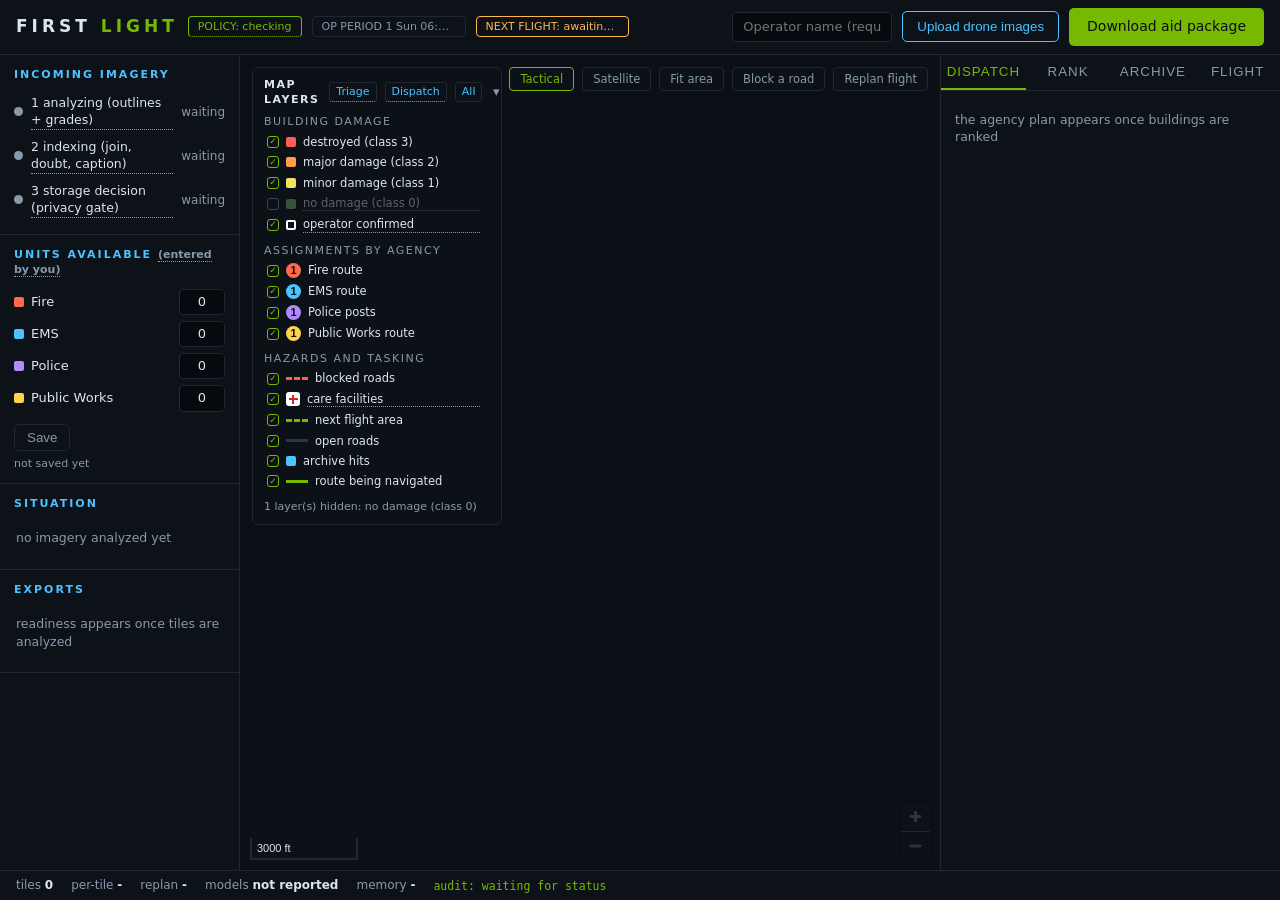
==== commit 6cdde6b2: "Console: the AOI is served, the basemap cache is measured, and a click opens the photograph The sate" ====
--- a/service/web/index.html
+++ b/service/web/index.html
@@ -457,10 +457,17 @@
   const chip = el('chip-policy');
   if (chip) {
     const denials = Number(shell.denials || 0);
-    chip.textContent = 'POLICY: ' + (shell.policy || 'unknown')
-      + (denials ? ' - ' + denials + ' denied' : '');
-    chip.classList.toggle('ok', !!shell.policy && shell.policy !== 'not-wired');
-    chip.classList.toggle('warn', !shell.policy || shell.policy === 'not-wired');
+    const wired = !!shell.policy && shell.policy !== 'not-wired';
+    // A short verdict, never the policy prose. The full text is a paragraph and
+    // it was pushing the primary actions, including Upload, off the bar. The
+    // detail belongs in the tooltip and in the audit panel, not the chip.
+    chip.textContent = wired
+      ? 'POLICY: egress allowlisted' + (denials ? ', ' + denials + ' denied' : '')
+      : 'POLICY: not wired';
+    chip.title = String(shell.policy || 'policy state unknown')
+      + (shell.note ? '\n\n' + shell.note : '');
+    chip.classList.toggle('ok', wired);
+    chip.classList.toggle('warn', !wired);
   }
   const key = JSON.stringify([payload.tiles_analyzed, payload.tiles_stored,
     payload.tiles_withheld_from_storage, payload.tally]);
--- a/service/web/css/app.css
+++ b/service/web/css/app.css
@@ -93,6 +93,13 @@
   font-size: 11px;
   color: var(--dim);
   white-space: nowrap;
+  /* Hard cap: a chip is a status glance, and the primary actions in this bar
+     (Upload, Download aid package) must never be pushed off screen by one. Long
+     text truncates and the tooltip carries the rest. */
+  max-width: 22ch;
+  overflow: hidden;
+  text-overflow: ellipsis;
+  flex: 0 0 auto;
 }
 
 .chip.ok { border-color: var(--green); color: var(--green); }
